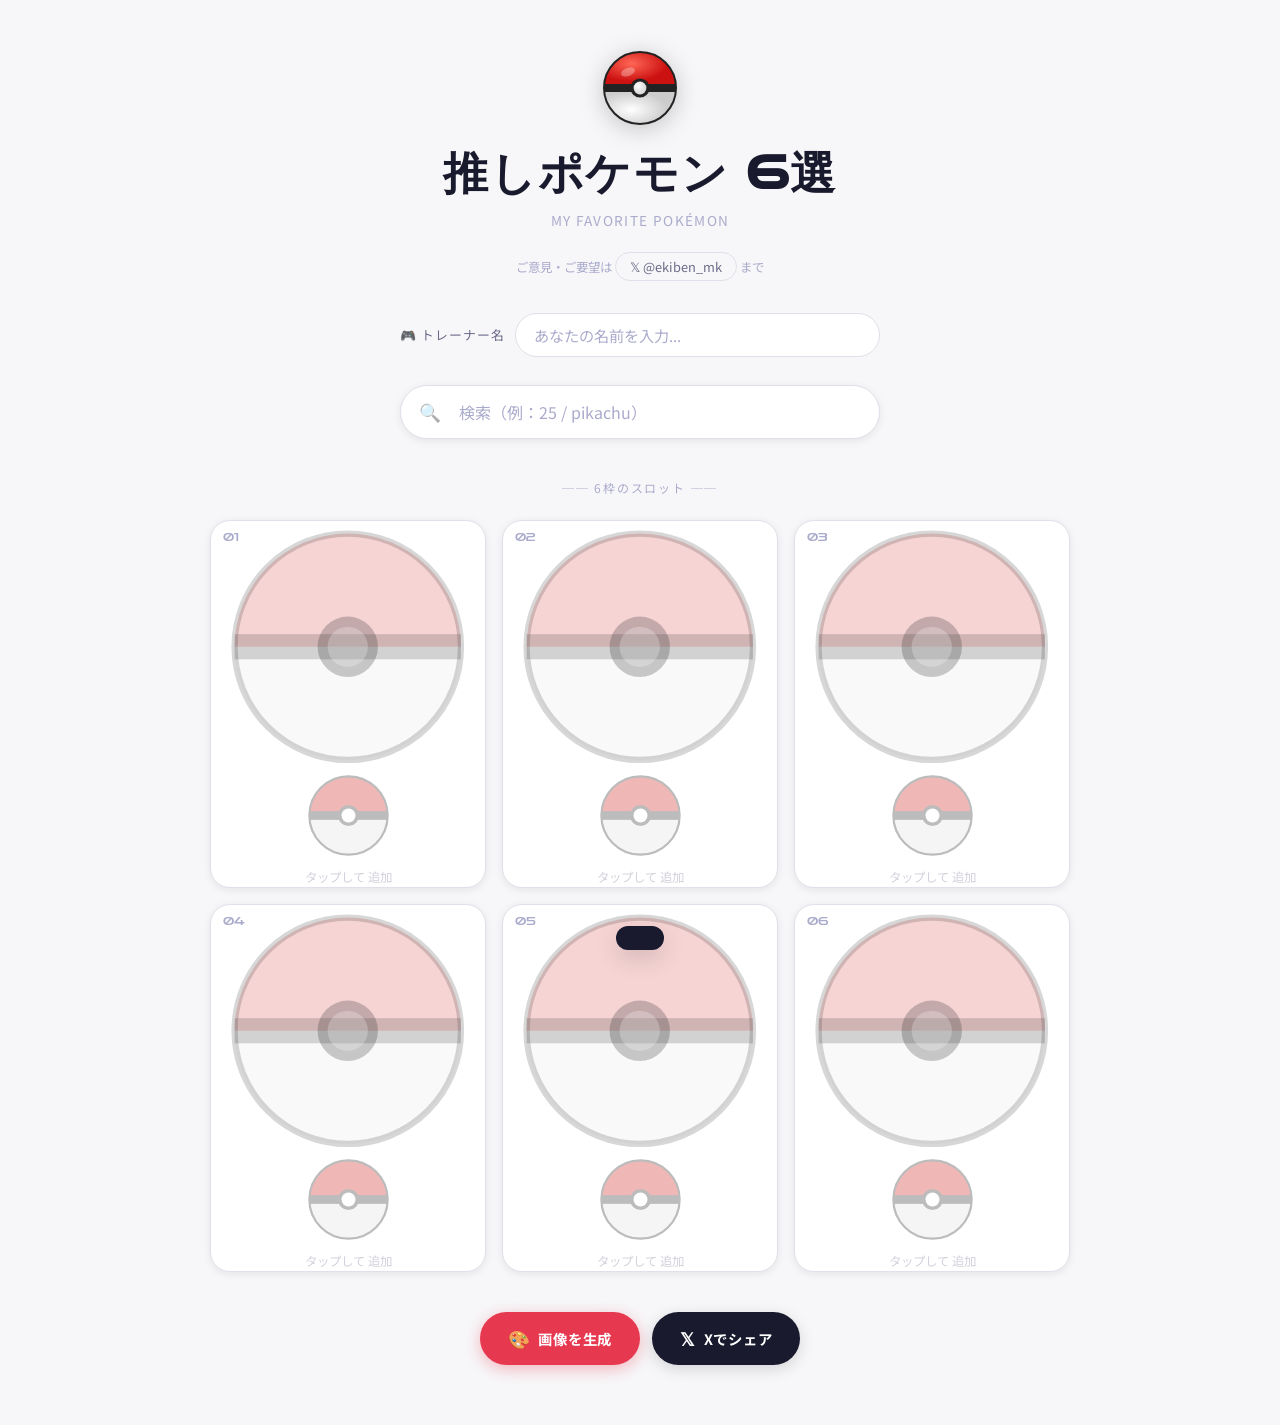
==== index.html @ 31380a5c "Update index.html" ====
<!DOCTYPE html>
<html lang="ja">
<head>
<meta charset="UTF-8">
<meta name="viewport" content="width=device-width, initial-scale=1.0">
<title>推しポケモン6選</title>
<link href="https://fonts.googleapis.com/css2?family=Zen+Dots&family=Noto+Sans+JP:wght@400;700;900&display=swap" rel="stylesheet">
<style>
  :root {
    --bg: #f7f7f9;
    --surface: #ffffff;
    --surface2: #f0f0f5;
    --border: #e0e0ea;
    --border-accent: #c8c8e0;
    --text: #1a1a2e;
    --text-sub: #6b6b8a;
    --text-muted: #aaaacc;
    --accent: #e63950;
    --accent2: #c42d40;
    --gold: #f0a000;
    --shadow: rgba(0,0,0,0.08);
    --shadow-md: rgba(0,0,0,0.14);
  }

  * { margin: 0; padding: 0; box-sizing: border-box; }

  body {
    background: var(--bg);
    color: var(--text);
    font-family: 'Noto Sans JP', sans-serif;
    min-height: 100vh;
    overflow-x: hidden;
  }

  /* ── HEADER ── */
  header {
    text-align: center;
    padding: 48px 24px 32px;
    position: relative;
  }

  .header-ball {
    width: 80px; height: 80px;
    margin: 0 auto 20px;
    position: relative;
    animation: float 3s ease-in-out infinite;
  }

  @keyframes float {
    0%,100% { transform: translateY(0px); }
    50% { transform: translateY(-10px); }
  }

  .ball-svg { width: 100%; height: 100%; filter: drop-shadow(0 4px 12px rgba(0,0,0,0.2)); }

  h1 {
    font-family: 'Zen Dots', cursive;
    font-size: clamp(1.6rem, 5vw, 2.8rem);
    letter-spacing: 0.04em;
    color: var(--text);
    line-height: 1.2;
  }

  .subtitle {
    margin-top: 8px;
    font-size: 0.85rem;
    color: var(--text-muted);
    letter-spacing: 0.1em;
  }

  .author-link {
    display: inline-block;
    margin-top: 10px;
    font-size: 0.8rem;
    color: var(--text-sub);
    text-decoration: none;
    border: 1px solid var(--border);
    border-radius: 50px;
    padding: 4px 14px;
    transition: all 0.18s;
  }
  .author-link:hover {
    border-color: var(--text);
    color: var(--text);
    background: var(--surface2);
  }

  .author-msg {
    margin-top: 12px;
    font-size: 0.78rem;
    color: var(--text-muted);
  }

  /* ── SEARCH ── */
  .search-section {
    max-width: 520px;
    margin: 0 auto 40px;
    padding: 0 20px;
  }

  .search-wrapper {
    position: relative;
    display: flex;
    align-items: center;
    background: var(--surface);
    border: 1.5px solid var(--border);
    border-radius: 50px;
    overflow: hidden;
    box-shadow: 0 2px 8px var(--shadow);
    transition: box-shadow 0.2s, border-color 0.2s;
  }

  .search-wrapper:focus-within {
    border-color: var(--accent);
    box-shadow: 0 0 0 3px rgba(230,57,80,0.1);
  }

  .search-icon {
    padding: 0 14px 0 18px;
    font-size: 1.1rem;
    opacity: 0.5;
    flex-shrink: 0;
  }

  #searchInput {
    flex: 1;
    background: transparent;
    border: none;
    outline: none;
    padding: 14px 4px;
    color: var(--text);
    font-family: 'Noto Sans JP', sans-serif;
    font-size: 1rem;
    caret-color: var(--accent);
  }

  #searchInput::placeholder { color: var(--text-muted); }

  .clear-btn {
    padding: 0 18px;
    background: none;
    border: none;
    color: var(--text-muted);
    cursor: pointer;
    font-size: 1.1rem;
    transition: color 0.2s;
    flex-shrink: 0;
  }
  .clear-btn:hover { color: var(--accent); }

  .search-results {
    position: absolute;
    top: calc(100% + 8px);
    left: 0; right: 0;
    background: var(--surface);
    border: 1px solid var(--border);
    border-radius: 16px;
    overflow: hidden;
    z-index: 100;
    box-shadow: 0 8px 32px var(--shadow-md);
    display: none;
  }

  .search-result-item {
    display: flex;
    align-items: center;
    gap: 12px;
    padding: 10px 16px;
    cursor: pointer;
    transition: background 0.15s;
    border-bottom: 1px solid var(--border);
  }

  .search-result-item:last-child { border-bottom: none; }
  .search-result-item:hover { background: var(--surface2); }

  .result-sprite {
    width: 40px; height: 40px;
    image-rendering: pixelated;
  }

  .result-name { font-size: 0.95rem; font-weight: 700; color: var(--text); }
  .result-id { font-size: 0.75rem; color: var(--text-muted); margin-left: auto; }

  /* ── SLOTS GRID ── */
  .slots-section {
    max-width: 900px;
    margin: 0 auto;
    padding: 0 20px 40px;
  }

  .slots-label {
    text-align: center;
    font-size: 0.75rem;
    letter-spacing: 0.15em;
    color: var(--text-muted);
    margin-bottom: 24px;
    text-transform: uppercase;
  }

  .slots-grid {
    display: grid;
    grid-template-columns: repeat(3, 1fr);
    gap: 16px;
  }

  @media (max-width: 600px) {
    .slots-grid { grid-template-columns: repeat(2, 1fr); gap: 12px; }
  }

  /* ── POKEMON CARD ── */
  .pokemon-slot {
    aspect-ratio: 3/4;
    border-radius: 20px;
    border: 1.5px solid var(--border);
    background: var(--surface);
    position: relative;
    overflow: hidden;
    cursor: pointer;
    transition: transform 0.2s, border-color 0.2s, box-shadow 0.2s;
    display: flex;
    flex-direction: column;
    align-items: center;
    justify-content: center;
    box-shadow: 0 2px 8px var(--shadow);
  }

  .pokemon-slot:hover {
    transform: translateY(-4px) scale(1.02);
    border-color: var(--accent);
    box-shadow: 0 8px 24px rgba(230,57,80,0.15);
  }

  .pokemon-slot.filled {
    border-color: var(--border-accent);
    background: var(--surface);
  }

  .pokemon-slot.filled:hover {
    border-color: var(--accent);
    box-shadow: 0 8px 28px rgba(230,57,80,0.18);
  }

  /* Ball decoration inside card */
  .slot-ball-deco {
    position: absolute;
    bottom: -30px; right: -30px;
    width: 100px; height: 100px;
    opacity: 0.04;
  }

  /* Slot number badge */
  .slot-number {
    position: absolute;
    top: 10px; left: 12px;
    font-family: 'Zen Dots', cursive;
    font-size: 0.7rem;
    color: var(--text-muted);
  }

  /* Remove button */
  .remove-btn {
    position: absolute;
    top: 8px; right: 8px;
    width: 22px; height: 22px;
    border-radius: 50%;
    background: rgba(230,57,80,0.1);
    border: 1px solid rgba(230,57,80,0.3);
    color: var(--accent);
    font-size: 0.75rem;
    cursor: pointer;
    display: flex; align-items: center; justify-content: center;
    opacity: 0;
    transition: opacity 0.2s, background 0.2s;
    z-index: 5;
  }

  .pokemon-slot.filled:hover .remove-btn { opacity: 1; }
  .remove-btn:hover { background: rgba(230,57,80,0.2); }

  /* Empty state */
  .slot-empty {
    display: flex;
    flex-direction: column;
    align-items: center;
    gap: 10px;
    opacity: 0.3;
    pointer-events: none;
  }

  .slot-empty-ball { width: 48px; height: 48px; }

  .slot-empty-text {
    font-size: 0.78rem;
    color: var(--text-sub);
    text-align: center;
    line-height: 1.4;
  }

  /* Filled card content */
  .slot-content {
    display: flex;
    flex-direction: column;
    align-items: center;
    padding: 16px 8px 12px;
    width: 100%;
    height: 100%;
    justify-content: center;
  }

  .slot-rank {
    font-family: 'Zen Dots', cursive;
    font-size: 0.65rem;
    color: var(--text-muted);
    letter-spacing: 0.1em;
    margin-bottom: 4px;
  }

  .slot-sprite {
    width: 80px; height: 80px;
    image-rendering: pixelated;
    filter: drop-shadow(0 4px 8px var(--shadow-md));
    animation: bob 2.5s ease-in-out infinite;
  }

  @keyframes bob {
    0%,100% { transform: translateY(0); }
    50% { transform: translateY(-6px); }
  }

  .slot-name-jp {
    font-size: 0.95rem;
    font-weight: 900;
    margin-top: 8px;
    color: var(--text);
    letter-spacing: 0.05em;
  }

  .slot-name-en {
    font-size: 0.65rem;
    color: var(--text-muted);
    margin-top: 2px;
    font-family: 'Zen Dots', cursive;
    letter-spacing: 0.08em;
  }

  .slot-types {
    display: flex;
    gap: 4px;
    margin-top: 8px;
  }

  .type-badge {
    font-size: 0.6rem;
    padding: 2px 8px;
    border-radius: 20px;
    font-weight: 700;
    letter-spacing: 0.05em;
    text-transform: uppercase;
  }

  .comment-area {
    width: calc(100% - 16px);
    margin-top: 8px;
    font-size: 0.7rem;
    color: var(--text-sub);
    text-align: center;
    background: transparent;
    border: none;
    border-top: 1px solid var(--border);
    padding-top: 8px;
    resize: none;
    outline: none;
    font-family: 'Noto Sans JP', sans-serif;
    line-height: 1.5;
    max-height: 48px;
    overflow: hidden;
    cursor: text;
  }

  .comment-area::placeholder { color: var(--text-muted); }

  /* ── FORM SWITCHER ── */
  .form-switcher {
    display: flex;
    flex-wrap: wrap;
    gap: 4px;
    justify-content: center;
    margin-top: 6px;
    padding: 0 6px;
  }
  .form-btn {
    font-size: 0.55rem;
    padding: 2px 7px;
    border-radius: 20px;
    border: 1px solid var(--border-accent);
    background: transparent;
    color: var(--text-sub);
    cursor: pointer;
    font-family: 'Noto Sans JP', sans-serif;
    transition: all 0.15s;
    white-space: nowrap;
    line-height: 1.6;
  }
  .form-btn:hover { border-color: var(--accent); color: var(--accent); }
  .form-btn.active { background: var(--accent); border-color: var(--accent); color: #fff; }

  /* ── FORM SWITCHER ── */
  .form-switcher {
    display: flex;
    flex-wrap: wrap;
    gap: 4px;
    justify-content: center;
    margin-top: 6px;
    padding: 0 8px;
  }
  .form-btn {
    font-size: 0.58rem;
    padding: 2px 8px;
    border-radius: 20px;
    border: 1px solid var(--border-accent);
    background: transparent;
    color: var(--text-sub);
    cursor: pointer;
    font-family: 'Noto Sans JP', sans-serif;
    transition: all 0.15s;
    white-space: nowrap;
  }
  .form-btn:hover { border-color: var(--accent); color: var(--accent); }
  .form-btn.active {
    background: var(--accent);
    border-color: var(--accent);
    color: #fff;
  }

  /* ── ACTION BUTTONS ── */
  .actions {
    max-width: 900px;
    margin: 0 auto 60px;
    padding: 0 20px;
    display: flex;
    gap: 12px;
    justify-content: center;
    flex-wrap: wrap;
  }

  .btn {
    display: flex;
    align-items: center;
    gap: 8px;
    padding: 14px 28px;
    border-radius: 50px;
    font-family: 'Noto Sans JP', sans-serif;
    font-weight: 700;
    font-size: 0.9rem;
    cursor: pointer;
    transition: all 0.2s;
    border: none;
    letter-spacing: 0.05em;
  }

  .btn-generate {
    background: var(--accent);
    color: #fff;
    box-shadow: 0 4px 16px rgba(230,57,80,0.35);
  }

  .btn-generate:hover {
    background: var(--accent2);
    transform: translateY(-2px);
    box-shadow: 0 8px 24px rgba(230,57,80,0.45);
  }

  .btn-generate:active { transform: translateY(0); }

  .btn-share {
    background: #1a1a2e;
    color: #fff;
    box-shadow: 0 4px 16px var(--shadow-md);
  }

  .btn-share:hover {
    background: #2a2a3e;
    transform: translateY(-2px);
    box-shadow: 0 8px 24px var(--shadow-md);
  }

  .btn-icon { font-size: 1.1rem; }

  /* ── CANVAS PREVIEW MODAL ── */
  .modal-overlay {
    position: fixed;
    inset: 0;
    background: rgba(0,0,0,0.5);
    backdrop-filter: blur(8px);
    z-index: 200;
    display: flex;
    align-items: center;
    justify-content: center;
    padding: 20px;
    opacity: 0;
    pointer-events: none;
    transition: opacity 0.3s;
  }

  .modal-overlay.active {
    opacity: 1;
    pointer-events: all;
  }

  .modal-box {
    background: var(--surface);
    border: 1px solid var(--border);
    border-radius: 24px;
    padding: 28px;
    max-width: 540px;
    width: 100%;
    box-shadow: 0 24px 60px var(--shadow-md);
    transform: translateY(20px);
    transition: transform 0.3s;
  }

  .modal-overlay.active .modal-box { transform: translateY(0); }

  .modal-title {
    font-family: 'Zen Dots', cursive;
    font-size: 1rem;
    color: var(--text);
    margin-bottom: 16px;
    text-align: center;
  }

  #previewCanvas {
    width: 100%;
    border-radius: 12px;
    display: block;
    border: 1px solid var(--border);
  }

  .modal-actions {
    display: flex;
    gap: 10px;
    margin-top: 16px;
    justify-content: center;
  }

  .btn-download {
    background: var(--accent);
    color: #fff;
    padding: 11px 24px;
    border-radius: 50px;
    border: none;
    font-weight: 700;
    font-size: 0.85rem;
    cursor: pointer;
    transition: all 0.2s;
    font-family: 'Noto Sans JP', sans-serif;
  }

  .btn-download:hover { transform: translateY(-2px); box-shadow: 0 6px 16px rgba(230,57,80,0.35); }

  .btn-close-modal {
    background: transparent;
    color: var(--text-sub);
    padding: 11px 24px;
    border-radius: 50px;
    border: 1px solid var(--border);
    font-size: 0.85rem;
    cursor: pointer;
    transition: all 0.2s;
    font-family: 'Noto Sans JP', sans-serif;
  }

  .btn-close-modal:hover { border-color: var(--border-accent); color: var(--text); }

  /* Type colors */
  .type-normal { background: #a8a878; color: #fff; }
  .type-fire { background: #f08030; color: #fff; }
  .type-water { background: #6890f0; color: #fff; }
  .type-electric { background: #f8d030; color: #333; }
  .type-grass { background: #78c850; color: #fff; }
  .type-ice { background: #98d8d8; color: #333; }
  .type-fighting { background: #c03028; color: #fff; }
  .type-poison { background: #a040a0; color: #fff; }
  .type-ground { background: #e0c068; color: #333; }
  .type-flying { background: #a890f0; color: #fff; }
  .type-psychic { background: #f85888; color: #fff; }
  .type-bug { background: #a8b820; color: #fff; }
  .type-rock { background: #b8a038; color: #fff; }
  .type-ghost { background: #705898; color: #fff; }
  .type-dragon { background: #7038f8; color: #fff; }
  .type-dark { background: #705848; color: #fff; }
  .type-steel { background: #b8b8d0; color: #333; }
  .type-fairy { background: #ee99ac; color: #fff; }

  /* Loading spinner */
  .loading-spinner {
    display: inline-block;
    width: 16px; height: 16px;
    border: 2px solid rgba(255,255,255,0.3);
    border-top-color: #fff;
    border-radius: 50%;
    animation: spin 0.7s linear infinite;
    vertical-align: middle;
  }
  @keyframes spin { to { transform: rotate(360deg); } }

  /* Toast */
  .toast {
    position: fixed;
    bottom: 30px;
    left: 50%;
    transform: translateX(-50%) translateY(80px);
    background: var(--text);
    color: #fff;
    padding: 12px 24px;
    border-radius: 50px;
    font-size: 0.85rem;
    transition: transform 0.3s;
    z-index: 999;
    white-space: nowrap;
    box-shadow: 0 8px 24px var(--shadow-md);
  }
  .toast.show { transform: translateX(-50%) translateY(0); }

  /* ── TRAINER NAME ── */
  .trainer-section {
    max-width: 520px;
    margin: 0 auto 28px;
    padding: 0 20px;
    display: flex;
    align-items: center;
    gap: 10px;
  }
  .trainer-label {
    font-size: 0.8rem;
    color: var(--text-sub);
    white-space: nowrap;
    letter-spacing: 0.08em;
  }
  .trainer-input {
    flex: 1;
    background: var(--surface);
    border: 1.5px solid var(--border);
    border-radius: 50px;
    padding: 10px 18px;
    color: var(--text);
    font-family: 'Noto Sans JP', sans-serif;
    font-size: 0.95rem;
    outline: none;
    transition: border-color 0.2s, box-shadow 0.2s;
    caret-color: var(--accent);
  }
  .trainer-input:focus {
    border-color: var(--accent);
    box-shadow: 0 0 0 3px rgba(230,57,80,0.1);
  }
  .trainer-input::placeholder { color: var(--text-muted); }

  /* ── TYPE CHART ── */
  .type-chart-section {
    max-width: 900px;
    margin: 0 auto 32px;
    padding: 0 20px;
  }
  .type-chart-box {
    background: var(--surface);
    border: 1px solid var(--border);
    border-radius: 20px;
    padding: 20px 24px;
    box-shadow: 0 2px 8px var(--shadow);
  }
  .type-chart-title {
    font-size: 0.75rem;
    letter-spacing: 0.12em;
    color: var(--text-muted);
    text-transform: uppercase;
    text-align: center;
    margin-bottom: 14px;
  }
  .type-chart-rows {
    display: flex;
    flex-direction: column;
    gap: 8px;
  }
  .type-chart-row {
    display: flex;
    align-items: center;
    gap: 10px;
  }
  .type-chart-row-label {
    font-size: 0.7rem;
    color: var(--text-sub);
    width: 48px;
    flex-shrink: 0;
    text-align: right;
  }
  .type-chart-tags {
    display: flex;
    flex-wrap: wrap;
    gap: 5px;
  }
  .type-chart-empty {
    font-size: 0.75rem;
    color: var(--text-muted);
    text-align: center;
    padding: 8px 0;
  }
</style>
</head>
<body>

<!-- Header -->
<header>
  <div class="header-ball">
    <svg class="ball-svg" viewBox="0 0 100 100" xmlns="http://www.w3.org/2000/svg">
      <defs>
        <radialGradient id="topRed" cx="38%" cy="32%">
          <stop offset="0%" stop-color="#ff6655"/>
          <stop offset="100%" stop-color="#cc1111"/>
        </radialGradient>
        <radialGradient id="btmWhite" cx="38%" cy="60%">
          <stop offset="0%" stop-color="#ffffff"/>
          <stop offset="100%" stop-color="#cccccc"/>
        </radialGradient>
        <radialGradient id="btnGrad" cx="35%" cy="35%">
          <stop offset="0%" stop-color="#ffffff"/>
          <stop offset="100%" stop-color="#dddddd"/>
        </radialGradient>
      </defs>
      <!-- Top half: red -->
      <path d="M5,50 A45,45 0 0,1 95,50 Z" fill="url(#topRed)"/>
      <!-- Bottom half: white -->
      <path d="M5,50 A45,45 0 0,0 95,50 Z" fill="url(#btmWhite)"/>
      <!-- Black divider band -->
      <rect x="5" y="45" width="90" height="10" fill="#222"/>
      <!-- Outline -->
      <circle cx="50" cy="50" r="45" fill="none" stroke="#222" stroke-width="2.5"/>
      <!-- Center button ring (black) -->
      <circle cx="50" cy="50" r="12" fill="#222"/>
      <!-- Center button (white) -->
      <circle cx="50" cy="50" r="8" fill="url(#btnGrad)"/>
      <!-- Shine -->
      <ellipse cx="35" cy="30" rx="9" ry="5" fill="rgba(255,255,255,0.3)" transform="rotate(-20,35,30)"/>
    </svg>
  </div>
  <h1>推しポケモン 6選</h1>
  <p class="subtitle">MY FAVORITE POKÉMON</p>
  <p class="author-msg">ご意見・ご要望は <a class="author-link" href="https://x.com/ekiben_mk" target="_blank" rel="noopener">𝕏 @ekiben_mk</a> まで</p>
</header>

<!-- Trainer Name -->
<div class="trainer-section">
  <span class="trainer-label">🎮 トレーナー名</span>
  <input type="text" class="trainer-input" id="trainerInput" placeholder="あなたの名前を入力..." maxlength="12" />
</div>


<!-- Search -->
<div class="search-section">
  <div style="position:relative">
    <div class="search-wrapper">
      <span class="search-icon">🔍</span>
      <input type="text" id="searchInput" placeholder="ポケモン名で検索（例：ピカチュウ、ゲンガー）" autocomplete="off" />
      <button class="clear-btn" id="clearBtn" style="display:none">✕</button>
    </div>
    <div class="search-results" id="searchResults"></div>
  </div>
</div>

<!-- Slots -->
<div class="slots-section">
  <p class="slots-label">── 6枠のスロット ──</p>
  <div class="slots-grid" id="slotsGrid"></div>
</div>

<!-- Type Chart -->
<div class="type-chart-section" id="typeChartSection" style="display:none">
  <div class="type-chart-box">
    <p class="type-chart-title">── パーティのタイプ相性 ──</p>
    <div class="type-chart-rows" id="typeChartRows"></div>
  </div>
</div>

<!-- Actions -->
<div class="actions">
  <button class="btn btn-generate" id="generateBtn">
    <span class="btn-icon">🎨</span> 画像を生成
  </button>
  <button class="btn btn-share" id="shareBtn">
    <span class="btn-icon">𝕏</span> Xでシェア
  </button>
</div>

<!-- Modal -->
<div class="modal-overlay" id="modalOverlay">
  <div class="modal-box">
    <p class="modal-title">✦ 推しポケモン6選 ✦</p>
    <canvas id="previewCanvas"></canvas>
    <div class="modal-actions">
      <button class="btn-download" id="downloadBtn">📥 ダウンロード</button>
      <button class="btn-close-modal" id="closeModal">閉じる</button>
    </div>
  </div>
</div>

<div class="toast" id="toast"></div>

<script>
// ─── Pokemon Data (Japanese names) ───────────────────────────────────────────
// Type data cache
const typeCache = {};
const varietiesCache = {}; // speciesId → [{formKey, pokeId, label, isDefault}]

// リージョンフォームのサフィックス → 日本語ラベル
const REGION_SUFFIXES = {
  'alola':'アローラ', 'galar':'ガラル', 'hisui':'ヒスイ', 'paldea':'パルデア'
};
function getRegionalForms(varieties) {
  // default form + regional forms only
  return varieties.filter(v => {
    if (v.isDefault) return true;
    const suffix = v.formKey.split('-').slice(1).join('-');
    return Object.keys(REGION_SUFFIXES).some(r => suffix === r || suffix.startsWith(r));
  });
}
const spriteBase = "https://raw.githubusercontent.com/PokeAPI/sprites/master/sprites/pokemon/";

// ─── Full Pokémon list fetched from PokeAPI ───────────────────────────────────
let pokemonList = []; // { id, nameJp, nameEn }
let listReady = false;

async function loadPokemonList() {
  try {
    const res = await fetch('https://pokeapi.co/api/v2/pokemon-species?limit=1025');
    const data = await res.json();
    pokemonList = data.results.map(p => {
      const id = parseInt(p.url.split('/').filter(Boolean).pop());
      return { id, nameEn: p.name, nameJp: null };
    });
    listReady = true;
    document.getElementById('searchInput').placeholder = 'ポケモン名で検索（例：ピカチュウ、ゲンガー）';

    // バックグラウンドで全件の日本語名を先読みキャッシュ（10件ずつ）
    prefetchJpNames();
  } catch(e) {
    document.getElementById('searchInput').placeholder = '検索（例：25 / pikachu）';
  }
}

async function prefetchJpNames() {
  const BATCH = 10;
  for (let i = 0; i < pokemonList.length; i += BATCH) {
    const batch = pokemonList.slice(i, i + BATCH);
    await Promise.all(batch.map(async p => {
      if (!p.nameJp) {
        p.nameJp = await getJpName(p.id, p.nameEn);
      }
    }));
    // 少し間隔を空けてAPI負荷を下げる
    await new Promise(r => setTimeout(r, 50));
  }
}

// Fetch Japanese name on demand and cache it
const jpNameCache = {};
async function getJpName(id, nameEn) {
  if (jpNameCache[id]) return jpNameCache[id];
  try {
    const res = await fetch(`https://pokeapi.co/api/v2/pokemon-species/${id}`);
    const data = await res.json();
    const ja = data.names.find(n => n.language.name === 'ja-Hrkt') || data.names.find(n => n.language.name === 'ja');
    const name = ja ? ja.name : nameEn;
    jpNameCache[id] = name;
    return name;
  } catch(e) {
    return nameEn;
  }
}

// ─── State ────────────────────────────────────────────────────────────────────
let slots = Array(6).fill(null);
let selectedSlot = -1;

// ─── Build slots grid ─────────────────────────────────────────────────────────
function buildGrid() {
  const grid = document.getElementById('slotsGrid');
  grid.innerHTML = '';
  slots.forEach((poke, i) => {
    const div = document.createElement('div');
    div.className = 'pokemon-slot' + (poke ? ' filled' : '');
    div.dataset.slot = i;

    const ballDeco = createBallSVG(0.06);
    ballDeco.className = 'slot-ball-deco';
    div.appendChild(ballDeco);

    const numBadge = document.createElement('div');
    numBadge.className = 'slot-number';
    numBadge.textContent = `0${i+1}`;
    div.appendChild(numBadge);

    if (poke) {
      const rmBtn = document.createElement('button');
      rmBtn.className = 'remove-btn';
      rmBtn.innerHTML = '✕';
      rmBtn.onclick = (e) => { e.stopPropagation(); slots[i] = null; buildGrid(); };
      div.appendChild(rmBtn);

      const content = document.createElement('div');
      content.className = 'slot-content';

      const rank = document.createElement('div');
      rank.className = 'slot-rank';
      rank.textContent = `NO.${String(poke.id).padStart(3,'0')}`;
      content.appendChild(rank);

      const img = document.createElement('img');
      img.className = 'slot-sprite';
      img.src = `${spriteBase}${poke.pokeId || poke.id}.png`;
      img.alt = poke.nameJp;
      content.appendChild(img);

      const nameJp = document.createElement('div');
      nameJp.className = 'slot-name-jp';
      nameJp.textContent = poke.nameJp;
      content.appendChild(nameJp);

      const nameEn = document.createElement('div');
      nameEn.className = 'slot-name-en';
      nameEn.textContent = poke.name.toUpperCase();
      content.appendChild(nameEn);

      if (poke.types) {
        const typesDiv = document.createElement('div');
        typesDiv.className = 'slot-types';
        poke.types.forEach(t => {
          const badge = document.createElement('span');
          badge.className = `type-badge type-${t}`;
          badge.textContent = typeJP(t);
          typesDiv.appendChild(badge);
        });
        content.appendChild(typesDiv);
      }

      const comment = document.createElement('textarea');
      comment.className = 'comment-area';
      comment.placeholder = 'ひとことメモ...';
      comment.value = poke.comment || '';
      comment.rows = 2;
      comment.onclick = (e) => e.stopPropagation();
      comment.oninput = () => { poke.comment = comment.value; };
      content.appendChild(comment);

      // フォーム切り替えボタン（リージョンフォームがある場合のみ）
      if (poke.forms && poke.forms.length > 1) {
        const switcher = document.createElement('div');
        switcher.className = 'form-switcher';
        poke.forms.forEach(form => {
          const btn = document.createElement('button');
          btn.className = 'form-btn' + (form.formKey === poke.activeFormKey ? ' active' : '');
          btn.textContent = form.label;
          btn.onclick = (e) => { e.stopPropagation(); switchForm(i, form); };
          switcher.appendChild(btn);
        });
        content.appendChild(switcher);
      }

      div.appendChild(content);
    } else {
      const empty = document.createElement('div');
      empty.className = 'slot-empty';
      const ball = createBallSVG(0.4);
      ball.className = 'slot-empty-ball';
      empty.appendChild(ball);
      const txt = document.createElement('div');
      txt.className = 'slot-empty-text';
      txt.textContent = 'タップして\n追加';
      empty.appendChild(txt);
      div.appendChild(empty);
    }

    div.onclick = () => {
      if (!poke) {
        selectedSlot = i;
        document.getElementById('searchInput').focus();
        showToast('検索してポケモンを選んでね！');
      }
    };

    grid.appendChild(div);
  });
  renderTypeChart();
}

function typeJP(t) {
  const map = {
    normal:'ノーマル',fire:'ほのお',water:'みず',electric:'でんき',grass:'くさ',
    ice:'こおり',fighting:'かくとう',poison:'どく',ground:'じめん',flying:'ひこう',
    psychic:'エスパー',bug:'むし',rock:'いわ',ghost:'ゴースト',dragon:'ドラゴン',
    dark:'あく',steel:'はがね',fairy:'フェアリー'
  };
  return map[t] || t;
}

// ─── Mini HyperBall SVG ────────────────────────────────────────────────────────
function createBallSVG(opacity = 0.5) {
  const svg = document.createElementNS('http://www.w3.org/2000/svg','svg');
  svg.setAttribute('viewBox','0 0 100 100');
  svg.innerHTML = `
    <path d="M5,50 A45,45 0 0,1 95,50 Z" fill="#cc1111" opacity="${opacity*3}"/>
    <path d="M5,50 A45,45 0 0,0 95,50 Z" fill="#dddddd" opacity="${opacity*3}"/>
    <rect x="5" y="45" width="90" height="10" fill="#222" opacity="${opacity*3}"/>
    <circle cx="50" cy="50" r="45" fill="none" stroke="#222" stroke-width="2.5" opacity="${opacity*3}"/>
    <circle cx="50" cy="50" r="12" fill="#222" opacity="${opacity*4}"/>
    <circle cx="50" cy="50" r="8" fill="#fff" opacity="${opacity*4}"/>
  `;
  return svg;
}

// ─── Themes ───────────────────────────────────────────────────────────────────
let currentTheme = 'light';

// ─── Trainer Name ─────────────────────────────────────────────────────────────
let trainerName = '';
document.getElementById('trainerInput').addEventListener('input', e => {
  trainerName = e.target.value;
});

// ─── Type Chart ───────────────────────────────────────────────────────────────
// Full type effectiveness table (attacker → defender multipliers)
const TYPE_CHART = {
  normal:   {rock:0.5,ghost:0,steel:0.5},
  fire:     {fire:0.5,water:0.5,grass:2,ice:2,bug:2,rock:0.5,dragon:0.5,steel:2},
  water:    {fire:2,water:0.5,grass:0.5,ground:2,rock:2,dragon:0.5},
  electric: {water:2,electric:0.5,grass:0.5,ground:0,flying:2,dragon:0.5},
  grass:    {fire:0.5,water:2,grass:0.5,poison:0.5,ground:2,flying:0.5,bug:0.5,rock:2,dragon:0.5,steel:0.5},
  ice:      {fire:0.5,water:0.5,grass:2,ice:0.5,ground:2,flying:2,dragon:2,steel:0.5},
  fighting: {normal:2,ice:2,poison:0.5,flying:0.5,psychic:0.5,bug:0.5,rock:2,ghost:0,dark:2,steel:2,fairy:0.5},
  poison:   {grass:2,poison:0.5,ground:0.5,rock:0.5,ghost:0.5,steel:0,fairy:2},
  ground:   {fire:2,electric:2,grass:0.5,poison:2,flying:0,bug:0.5,rock:2,steel:2},
  flying:   {electric:0.5,grass:2,fighting:2,bug:2,rock:0.5,steel:0.5},
  psychic:  {fighting:2,poison:2,psychic:0.5,dark:0,steel:0.5},
  bug:      {fire:0.5,grass:2,fighting:0.5,flying:0.5,psychic:2,ghost:0.5,dark:2,steel:0.5,fairy:0.5},
  rock:     {fire:2,ice:2,fighting:0.5,ground:0.5,flying:2,bug:2,steel:0.5},
  ghost:    {normal:0,psychic:2,ghost:2,dark:0.5},
  dragon:   {dragon:2,steel:0.5,fairy:0},
  dark:     {fighting:0.5,psychic:2,ghost:2,dark:0.5,fairy:0.5},
  steel:    {fire:0.5,water:0.5,electric:0.5,ice:2,rock:2,steel:0.5,fairy:2},
  fairy:    {fire:0.5,fighting:2,poison:0.5,dragon:2,dark:2,steel:0.5}
};

function calcPartyTypeChart() {
  const filled = slots.filter(s => s && s.types && s.types.length);
  if (!filled.length) return null;

  const allTypes = Object.keys(TYPE_CHART);

  // For each attacker type, calc total multiplier across all filled pokemon
  // We want: per-attacker, the SUM of each mon's multiplier (for party aggregate)
  // Actually show: for each attacking type, list each mon's multiplier
  // Aggregate: 4x = any mon with ×4, 2x = any mon with ×2, etc.
  // We show party-wide: for each attacking type, what's the worst case

  const result = {}; // attackType → { x4: [], x2: [], half: [], immune: [] }  (pokemon names)

  allTypes.forEach(attacker => {
    const x4 = [], x2 = [], half = [], immune = [];
    filled.forEach(poke => {
      let mult = 1;
      poke.types.forEach(defType => {
        const row = TYPE_CHART[attacker] || {};
        if (row[defType] !== undefined) mult *= row[defType];
      });
      if (mult === 0)   immune.push(poke.nameJp);
      else if (mult <= 0.5) half.push(poke.nameJp);
      else if (mult === 2)  x2.push(poke.nameJp);
      else if (mult >= 4)   x4.push(poke.nameJp);
    });
    result[attacker] = { x4, x2, half, immune };
  });

  return result;
}

function renderTypeChart() {
  const chart = calcPartyTypeChart();
  const section = document.getElementById('typeChartSection');
  const container = document.getElementById('typeChartRows');

  if (!chart) { section.style.display = 'none'; return; }
  section.style.display = 'block';
  container.innerHTML = '';

  const allTypes = Object.keys(TYPE_CHART);
  const filled = slots.filter(s => s && s.types && s.types.length);
  if (!filled.length) { section.style.display = 'none'; return; }

  // Build table: rows = attack types, cols = ×4 / ×2 / ½ / ✕
  const table = document.createElement('div');
  table.style.cssText = 'width:100%;overflow-x:auto';

  const grid = document.createElement('div');
  grid.style.cssText = 'display:grid;grid-template-columns:80px 1fr 1fr 1fr 1fr;gap:4px;min-width:460px;align-items:center';

  // Header
  ['タイプ','×4 弱点','×2 弱点','½ 半減','✕ 無効'].forEach((h, i) => {
    const cell = document.createElement('div');
    cell.style.cssText = `font-size:0.68rem;color:rgba(240,240,255,${i===0?'0.35':'0.5'});text-align:center;padding:4px 2px;letter-spacing:0.05em;font-weight:700`;
    cell.textContent = h;
    grid.appendChild(cell);
  });

  allTypes.forEach(attacker => {
    const { x4, x2, half, immune } = chart[attacker];
    // Skip if nothing interesting
    if (!x4.length && !x2.length && !half.length && !immune.length) return;

    // Type badge
    const typeBadge = document.createElement('div');
    typeBadge.style.cssText = 'display:flex;justify-content:flex-end;padding-right:6px';
    const badge = document.createElement('span');
    badge.className = `type-badge type-${attacker}`;
    badge.textContent = typeJP(attacker);
    badge.style.fontSize = '0.62rem';
    typeBadge.appendChild(badge);
    grid.appendChild(typeBadge);

    [x4, x2, half, immune].forEach((group, gi) => {
      const cell = document.createElement('div');
      cell.style.cssText = 'text-align:center;padding:2px';
      if (group.length) {
        const colors = ['rgba(220,50,50,0.15)','rgba(220,130,50,0.12)','rgba(80,160,255,0.12)','rgba(160,160,160,0.1)'];
        const textColors = ['#ff6060','#ffaa60','#60b0ff','rgba(240,240,255,0.35)'];
        cell.style.background = colors[gi];
        cell.style.borderRadius = '6px';
        const cnt = document.createElement('div');
        cnt.style.cssText = `font-size:0.7rem;font-weight:700;color:${textColors[gi]}`;
        cnt.textContent = group.length === filled.length ? `全${group.length}匹` : `${group.length}匹`;
        cell.appendChild(cnt);
      } else {
        cell.innerHTML = '<span style="color:rgba(240,240,255,0.15);font-size:0.65rem">—</span>';
      }
      grid.appendChild(cell);
    });
  });

  table.appendChild(grid);
  container.appendChild(table);
}
const searchInput = document.getElementById('searchInput');
const searchResults = document.getElementById('searchResults');
const clearBtn = document.getElementById('clearBtn');

let searchTimer = null;

searchInput.addEventListener('input', () => {
  const q = searchInput.value.trim();
  clearBtn.style.display = q ? 'flex' : 'none';
  if (!q) { searchResults.style.display = 'none'; return; }
  clearTimeout(searchTimer);
  searchTimer = setTimeout(() => doSearch(q), 300);
});

async function doSearch(q) {
  if (!listReady) { showToast('データ読み込み中...'); return; }

  // ID検索
  const isNum = /^\d+$/.test(q);

  // まずキャッシュ済みの日本語名で絞り込み
  let candidates = pokemonList.filter(p => {
    if (isNum) return String(p.id).startsWith(q);
    if (p.nameJp) return p.nameJp.includes(q);
    // 英語名でも部分一致
    return p.nameEn.toLowerCase().includes(q.toLowerCase());
  }).slice(0, 12);

  if (!candidates.length) { searchResults.style.display = 'none'; return; }

  // 日本語名が未取得のものを並列取得（最大8件）
  await Promise.all(
    candidates.slice(0, 8).map(async p => {
      if (!p.nameJp) {
        p.nameJp = await getJpName(p.id, p.nameEn);
      }
    })
  );

  // 日本語名が取得できたら再フィルタ（日本語検索の場合）
  if (!isNum && /[\u3040-\u30ff\u4e00-\u9fff]/.test(q)) {
    candidates = candidates.filter(p => p.nameJp && p.nameJp.includes(q));
  }

  if (!candidates.length) { searchResults.style.display = 'none'; return; }

  searchResults.innerHTML = '';
  candidates.slice(0, 8).forEach(p => {
    const item = document.createElement('div');
    item.className = 'search-result-item';
    item.innerHTML = `
      <img class="result-sprite" src="${spriteBase}${p.id}.png" alt="${p.nameJp || p.nameEn}">
      <span class="result-name">${p.nameJp || p.nameEn}</span>
      <span class="result-id">No.${String(p.id).padStart(3,'0')}</span>
    `;
    item.onclick = () => selectPokemon(p.id, p.nameJp || p.nameEn);
    searchResults.appendChild(item);
  });
  searchResults.style.display = 'block';
}

clearBtn.addEventListener('click', () => {
  searchInput.value = '';
  clearBtn.style.display = 'none';
  searchResults.style.display = 'none';
});

document.addEventListener('click', (e) => {
  if (!e.target.closest('.search-section')) searchResults.style.display = 'none';
});

async function selectPokemon(id, nameJp) {
  searchResults.style.display = 'none';
  searchInput.value = '';
  clearBtn.style.display = 'none';

  let targetSlot = selectedSlot >= 0 ? selectedSlot : slots.findIndex(s => !s);
  selectedSlot = -1;
  if (targetSlot < 0) { showToast('スロットが全て埋まっています！'); return; }

  // Fetch base pokemon data (types + EN name)
  let types = [], name = nameJp;
  try {
    if (!typeCache[id]) {
      const res = await fetch(`https://pokeapi.co/api/v2/pokemon/${id}`);
      const data = await res.json();
      typeCache[id] = { types: data.types.map(t => t.type.name), nameEn: data.name };
    }
    types = typeCache[id].types;
    name = typeCache[id].nameEn;
  } catch(e) {}

  // Fetch varieties to find regional forms
  let forms = [];
  try {
    if (!varietiesCache[id]) {
      const res = await fetch(`https://pokeapi.co/api/v2/pokemon-species/${id}`);
      const data = await res.json();
      const parsed = data.varieties.map(v => {
        const pokeId = parseInt(v.pokemon.url.split('/').filter(Boolean).pop());
        const formKey = v.pokemon.name; // e.g. "raichu-alola"
        const suffix = formKey.split('-').slice(1).join('-');
        const regionKey = Object.keys(REGION_SUFFIXES).find(r => suffix === r || suffix.startsWith(r));
        const label = regionKey ? `${REGION_SUFFIXES[regionKey]}のすがた` : '通常のすがた';
        return { formKey, pokeId, label, isDefault: v.is_default };
      });
      varietiesCache[id] = getRegionalForms(parsed);
    }
    forms = varietiesCache[id];
  } catch(e) {}

  slots[targetSlot] = {
    id, pokeId: id, nameJp, name, types,
    forms: forms.length > 1 ? forms : [],
    activeFormKey: name, // default form EN name
    comment: ''
  };
  buildGrid();
  showToast(`${nameJp} を追加しました！`);
}

async function switchForm(slotIdx, form) {
  const poke = slots[slotIdx];
  if (!poke) return;
  // Fetch types for this form's pokeId
  try {
    if (!typeCache[form.pokeId]) {
      const res = await fetch(`https://pokeapi.co/api/v2/pokemon/${form.pokeId}`);
      const data = await res.json();
      typeCache[form.pokeId] = { types: data.types.map(t => t.type.name), nameEn: data.name };
    }
    poke.types = typeCache[form.pokeId].types;
  } catch(e) {}
  poke.pokeId = form.pokeId;
  poke.activeFormKey = form.formKey;
  buildGrid();
}

// ─── Canvas Image Generation ──────────────────────────────────────────────────
document.getElementById('generateBtn').addEventListener('click', generateImage);

async function generateImage() {
  const btn = document.getElementById('generateBtn');
  btn.innerHTML = '<span class="loading-spinner"></span> 生成中...';
  btn.disabled = true;

  const canvas = document.getElementById('previewCanvas');
  const ctx = canvas.getContext('2d');
  const W = 1080, H = 1080;
  canvas.width = W; canvas.height = H;

  // Fixed light canvas palette
  const th = {
    bodyBg1: '#f7f7f9', cardBg1: '#ffffff', cardBg2: '#f0f0f5',
    border: 'rgba(200,57,80,0.4)', borderEmpty: 'rgba(180,180,200,0.3)',
    nameColor: '#1a1a2e', accentColor: '#e63950',
  };

  // Background
  ctx.fillStyle = th.bodyBg1;
  ctx.fillRect(0, 0, W, H);

  // Subtle gradient
  const grad = ctx.createRadialGradient(200, 150, 0, 200, 150, 600);
  grad.addColorStop(0, 'rgba(230,57,80,0.06)');
  grad.addColorStop(1, 'transparent');
  ctx.fillStyle = grad;
  ctx.fillRect(0, 0, W, H);

  // Title
  ctx.textAlign = 'center';
  ctx.font = 'bold 52px "Noto Sans JP", sans-serif';
  ctx.fillStyle = '#1a1a2e';
  ctx.fillText('推しポケモン 6選', W/2, 80);

  // Trainer name or subtitle
  ctx.font = '18px "Noto Sans JP", sans-serif';
  ctx.fillStyle = '#8888aa';
  ctx.fillText(trainerName ? `${trainerName} のパーティ` : 'MY FAVORITE POKÉMON', W/2, 112);

  // Accent line
  ctx.strokeStyle = 'rgba(230,57,80,0.25)';
  ctx.lineWidth = 1.5;
  ctx.beginPath(); ctx.moveTo(80, 130); ctx.lineTo(W-80, 130); ctx.stroke();

  // Draw 6 cards
  const cols = 3, rows = 2;
  const cw = 300, ch = 380;
  const gx = (W - cols * cw - (cols-1)*24) / 2;
  const gy = 155;

  for (let i = 0; i < 6; i++) {
    const col = i % cols, row = Math.floor(i / cols);
    const x = gx + col * (cw + 24);
    const y = gy + row * (ch + 24);
    await drawCard(ctx, x, y, cw, ch, slots[i], i, th);
  }

  // Footer
  ctx.font = '20px "Noto Sans JP", sans-serif';
  ctx.fillStyle = 'rgba(230,57,80,0.6)';
  ctx.textAlign = 'center';
  ctx.fillText('#私の推しポケ6選', W/2, H - 36);

  btn.innerHTML = '<span class="btn-icon">🎨</span> 画像を生成';
  btn.disabled = false;

  document.getElementById('modalOverlay').classList.add('active');
}

async function drawCard(ctx, x, y, w, h, poke, idx, th) {
  th = th || THEMES[currentTheme];
  // Card BG
  const r = 16;
  roundRect(ctx, x, y, w, h, r);
  const cardGrad = ctx.createLinearGradient(x, y, x+w, y+h);
  cardGrad.addColorStop(0, th.cardBg1);
  cardGrad.addColorStop(1, th.cardBg2);
  ctx.fillStyle = cardGrad;
  ctx.fill();

  // Border
  ctx.strokeStyle = poke ? th.border : th.borderEmpty;
  ctx.lineWidth = 1.5;
  ctx.stroke();

  // Slot number
  ctx.font = 'bold 13px monospace';
  ctx.fillStyle = th.accentColor + 'bb';
  ctx.textAlign = 'left';
  ctx.fillText(`0${idx+1}`, x+14, y+24);

  if (!poke) {
    // Empty
    ctx.font = '15px "Noto Sans JP", sans-serif';
    ctx.fillStyle = 'rgba(240,240,255,0.2)';
    ctx.textAlign = 'center';
    ctx.fillText('空きスロット', x + w/2, y + h/2);
    return;
  }

  // Sprite
  await new Promise(resolve => {
    const img = new Image();
    img.crossOrigin = 'anonymous';
    img.onload = () => {
      const sw = 110, sh = 110;
      ctx.drawImage(img, x + w/2 - sw/2, y + 40, sw, sh);
      resolve();
    };
    img.onerror = () => resolve();
    img.src = `${spriteBase}${poke.pokeId || poke.id}.png`;
  });

  // No.
  ctx.font = '12px monospace';
  ctx.fillStyle = th.accentColor + '99';
  ctx.textAlign = 'center';
  ctx.fillText(`No.${String(poke.id).padStart(3,'0')}`, x + w/2, y + 168);

  // JP Name
  ctx.font = 'bold 26px "Noto Sans JP", sans-serif';
  ctx.fillStyle = th.nameColor || '#1a1a2e';
  ctx.fillText(poke.nameJp, x + w/2, y + 200);

  // EN Name
  ctx.font = '13px monospace';
  ctx.fillStyle = 'rgba(240,240,255,0.4)';
  ctx.fillText(poke.name.toUpperCase(), x + w/2, y + 222);

  // Types
  if (poke.types && poke.types.length) {
    const typeColors = {
      normal:'#a8a878',fire:'#f08030',water:'#6890f0',electric:'#f8d030',
      grass:'#78c850',ice:'#98d8d8',fighting:'#c03028',poison:'#a040a0',
      ground:'#e0c068',flying:'#a890f0',psychic:'#f85888',bug:'#a8b820',
      rock:'#b8a038',ghost:'#705898',dragon:'#7038f8',dark:'#705848',
      steel:'#b8b8d0',fairy:'#f0b6bc'
    };
    const typeW = poke.types.length === 1 ? 90 : 85;
    const totalW = poke.types.length * typeW + (poke.types.length - 1) * 8;
    let tx = x + w/2 - totalW/2;
    poke.types.forEach(t => {
      ctx.fillStyle = typeColors[t] || '#888';
      roundRectFill(ctx, tx, y + 232, typeW, 22, 11);
      ctx.fillStyle = ['electric','ice','ground','steel','fairy','normal','bug'].includes(t) ? '#333' : '#fff';
      ctx.font = 'bold 11px "Noto Sans JP", sans-serif';
      ctx.textAlign = 'center';
      ctx.fillText(typeJP(t), tx + typeW/2, y + 248);
      tx += typeW + 8;
    });
  }

  // Divider
  ctx.strokeStyle = 'rgba(245,200,66,0.12)';
  ctx.lineWidth = 1;
  ctx.beginPath();
  ctx.moveTo(x + 14, y + 264);
  ctx.lineTo(x + w - 14, y + 264);
  ctx.stroke();

  // Comment
  if (poke.comment) {
    ctx.font = '13px "Noto Sans JP", sans-serif';
    ctx.fillStyle = 'rgba(240,240,255,0.5)';
    ctx.textAlign = 'center';
    const words = poke.comment;
    ctx.fillText(words.slice(0, 20), x + w/2, y + 285);
    if (words.length > 20) ctx.fillText(words.slice(20, 40), x + w/2, y + 305);
  }
}

function roundRect(ctx, x, y, w, h, r) {
  ctx.beginPath();
  ctx.moveTo(x+r, y);
  ctx.lineTo(x+w-r, y); ctx.arcTo(x+w, y, x+w, y+r, r);
  ctx.lineTo(x+w, y+h-r); ctx.arcTo(x+w, y+h, x+w-r, y+h, r);
  ctx.lineTo(x+r, y+h); ctx.arcTo(x, y+h, x, y+h-r, r);
  ctx.lineTo(x, y+r); ctx.arcTo(x, y, x+r, y, r);
  ctx.closePath();
}

function roundRectFill(ctx, x, y, w, h, r) {
  roundRect(ctx, x, y, w, h, r);
  ctx.fill();
}

// ─── Download ─────────────────────────────────────────────────────────────────
document.getElementById('downloadBtn').addEventListener('click', () => {
  const canvas = document.getElementById('previewCanvas');
  const a = document.createElement('a');
  a.download = 'oshi-pokemon-6.png';
  a.href = canvas.toDataURL('image/png');
  a.click();
  showToast('ダウンロードしました！');
});

document.getElementById('closeModal').addEventListener('click', () => {
  document.getElementById('modalOverlay').classList.remove('active');
});
document.getElementById('modalOverlay').addEventListener('click', (e) => {
  if (e.target === document.getElementById('modalOverlay'))
    document.getElementById('modalOverlay').classList.remove('active');
});

// ─── X Share ──────────────────────────────────────────────────────────────────
document.getElementById('shareBtn').addEventListener('click', () => {
  const names = slots.filter(s => s).map(s => s.nameJp).join('・');
  const text = names
    ? `推しポケモン6選 🎮✨\n${names}\n#私の推しポケ6選 #ポケモン`
    : `推しポケモン6選 🎮✨\n#私の推しポケ6選 #ポケモン`;
  const siteUrl = 'https://sonemk.github.io/pokemon6/';
  const url = 'https://twitter.com/intent/tweet?text=' + encodeURIComponent(text) + '&url=' + encodeURIComponent(siteUrl);
  window.open(url, '_blank');
});

// ─── Toast ────────────────────────────────────────────────────────────────────
function showToast(msg) {
  const t = document.getElementById('toast');
  t.textContent = msg;
  t.classList.add('show');
  setTimeout(() => t.classList.remove('show'), 2500);
}

// ─── Init ─────────────────────────────────────────────────────────────────────
buildGrid();
loadPokemonList();
</script>
</body>
</html>
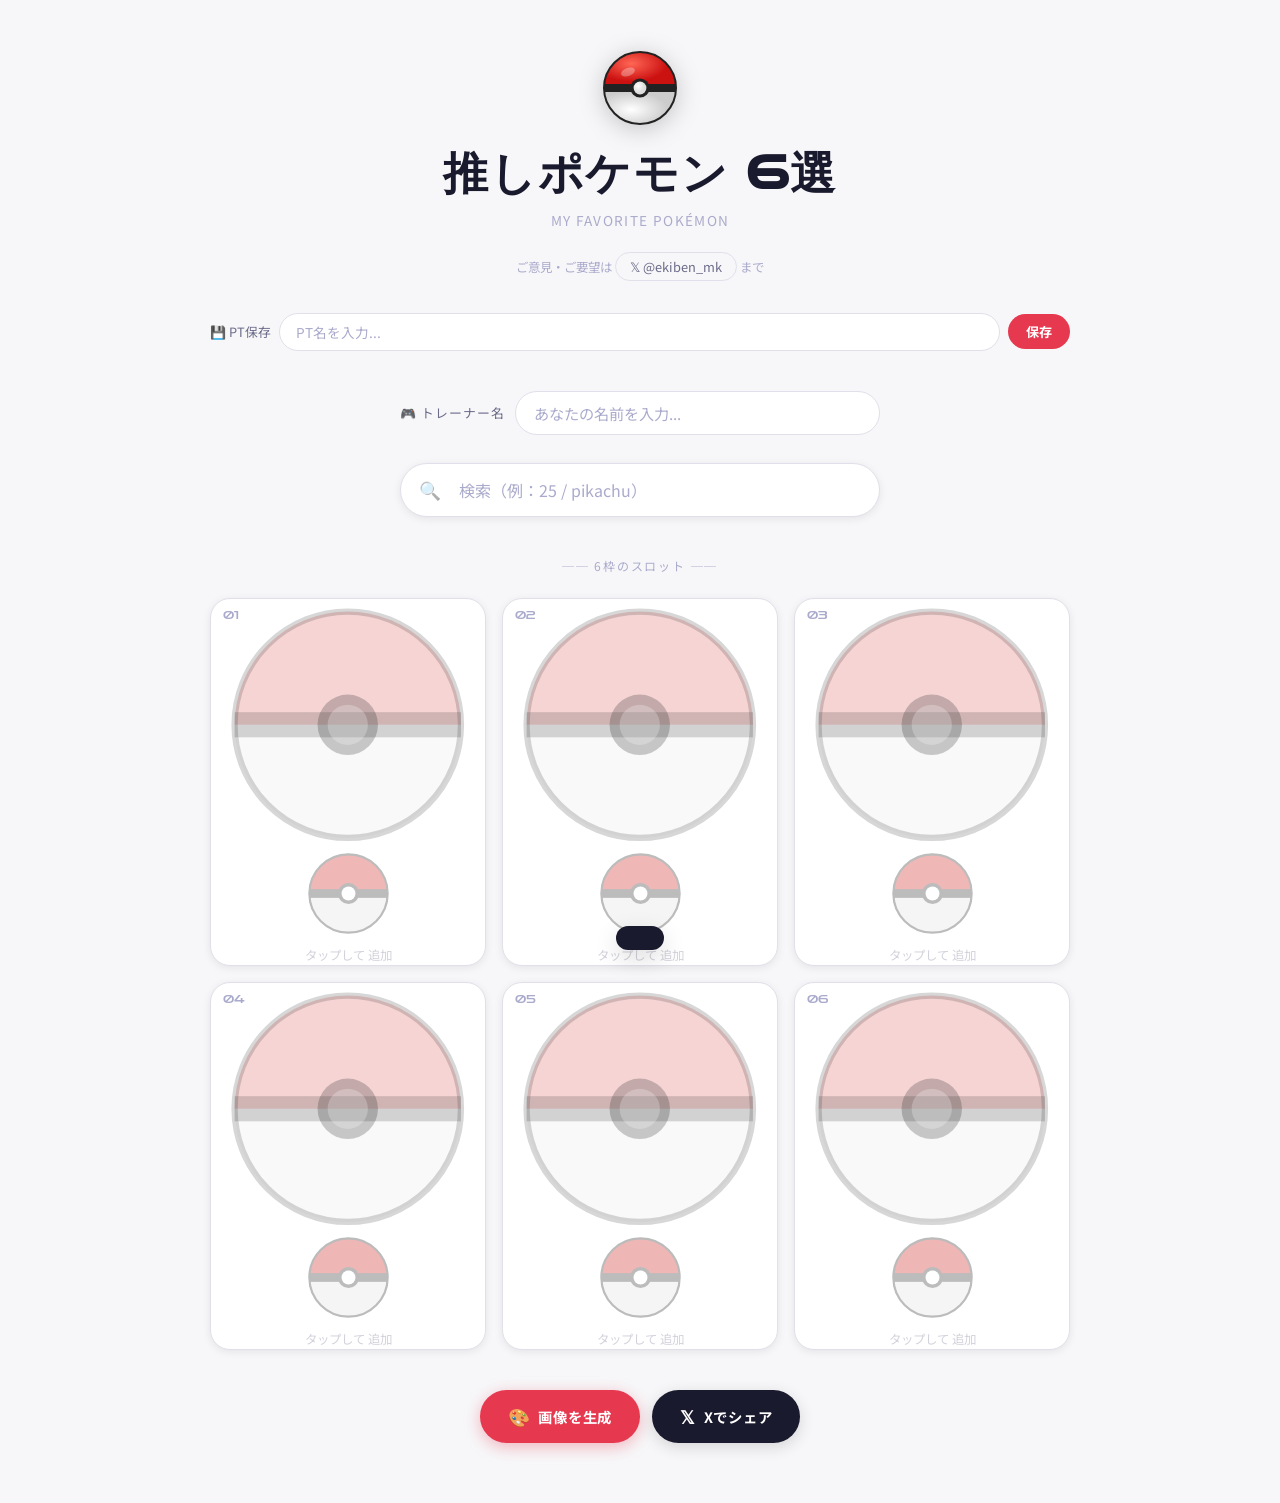
==== commit 1e3be11d: "Update index.html" ====
--- a/index.html
+++ b/index.html
@@ -90,6 +90,90 @@
     font-size: 0.78rem;
     color: var(--text-muted);
   }
+
+  /* ── PT MANAGER ── */
+  .pt-section {
+    max-width: 900px;
+    margin: 0 auto 28px;
+    padding: 0 20px;
+  }
+  .pt-bar {
+    display: flex;
+    align-items: center;
+    gap: 8px;
+    flex-wrap: wrap;
+  }
+  .pt-label {
+    font-size: 0.8rem;
+    color: var(--text-sub);
+    white-space: nowrap;
+    flex-shrink: 0;
+  }
+  .pt-name-input {
+    flex: 1;
+    min-width: 120px;
+    background: var(--surface);
+    border: 1.5px solid var(--border);
+    border-radius: 50px;
+    padding: 8px 16px;
+    color: var(--text);
+    font-family: 'Noto Sans JP', sans-serif;
+    font-size: 0.85rem;
+    outline: none;
+    transition: border-color 0.2s;
+    caret-color: var(--accent);
+  }
+  .pt-name-input:focus { border-color: var(--accent); }
+  .pt-name-input::placeholder { color: var(--text-muted); }
+  .pt-save-btn {
+    padding: 8px 18px;
+    border-radius: 50px;
+    border: none;
+    background: var(--accent);
+    color: #fff;
+    font-size: 0.82rem;
+    font-weight: 700;
+    font-family: 'Noto Sans JP', sans-serif;
+    cursor: pointer;
+    white-space: nowrap;
+    transition: all 0.18s;
+    flex-shrink: 0;
+  }
+  .pt-save-btn:hover { background: var(--accent2); }
+  .pt-list {
+    display: flex;
+    flex-wrap: wrap;
+    gap: 8px;
+    margin-top: 12px;
+  }
+  .pt-chip {
+    display: flex;
+    align-items: center;
+    gap: 6px;
+    background: var(--surface);
+    border: 1.5px solid var(--border);
+    border-radius: 50px;
+    padding: 5px 6px 5px 14px;
+    font-size: 0.78rem;
+    color: var(--text);
+    cursor: pointer;
+    transition: all 0.15s;
+  }
+  .pt-chip:hover { border-color: var(--accent); color: var(--accent); }
+  .pt-chip-name { max-width: 120px; overflow: hidden; text-overflow: ellipsis; white-space: nowrap; }
+  .pt-chip-del {
+    width: 18px; height: 18px;
+    border-radius: 50%;
+    border: none;
+    background: rgba(0,0,0,0.08);
+    color: var(--text-muted);
+    font-size: 0.65rem;
+    cursor: pointer;
+    display: flex; align-items: center; justify-content: center;
+    flex-shrink: 0;
+    transition: all 0.15s;
+  }
+  .pt-chip-del:hover { background: var(--accent); color: #fff; }
 
   /* ── SEARCH ── */
   .search-section {
@@ -749,6 +833,16 @@
   <p class="author-msg">ご意見・ご要望は <a class="author-link" href="https://x.com/ekiben_mk" target="_blank" rel="noopener">𝕏 @ekiben_mk</a> まで</p>
 </header>
 
+<!-- PT Manager -->
+<div class="pt-section">
+  <div class="pt-bar">
+    <span class="pt-label">💾 PT保存</span>
+    <input type="text" class="pt-name-input" id="ptNameInput" placeholder="PT名を入力..." maxlength="20" />
+    <button class="pt-save-btn" id="ptSaveBtn">保存</button>
+  </div>
+  <div class="pt-list" id="ptList"></div>
+</div>
+
 <!-- Trainer Name -->
 <div class="trainer-section">
   <span class="trainer-label">🎮 トレーナー名</span>
@@ -1504,6 +1598,83 @@
   window.open(url, '_blank');
 });
 
+// ─── PT Manager ───────────────────────────────────────────────────────────────
+const PT_STORAGE_KEY = 'oshi_pokemon_pts';
+const PT_MAX = 20;
+
+function loadPTs() {
+  try { return JSON.parse(localStorage.getItem(PT_STORAGE_KEY)) || []; }
+  catch { return []; }
+}
+
+function savePTs(pts) {
+  try { localStorage.setItem(PT_STORAGE_KEY, JSON.stringify(pts)); } catch {}
+}
+
+function renderPTList() {
+  const pts = loadPTs();
+  const list = document.getElementById('ptList');
+  list.innerHTML = '';
+  pts.forEach((pt, idx) => {
+    const chip = document.createElement('div');
+    chip.className = 'pt-chip';
+    chip.title = `クリックで読み込み：${pt.name}`;
+
+    const nameEl = document.createElement('span');
+    nameEl.className = 'pt-chip-name';
+    // Show pokemon names as preview
+    const preview = pt.slots.filter(s => s).map(s => s.nameJp).join('・') || '空';
+    nameEl.textContent = pt.name;
+    nameEl.title = preview;
+
+    const delBtn = document.createElement('button');
+    delBtn.className = 'pt-chip-del';
+    delBtn.innerHTML = '✕';
+    delBtn.title = '削除';
+    delBtn.onclick = (e) => {
+      e.stopPropagation();
+      const pts = loadPTs();
+      pts.splice(idx, 1);
+      savePTs(pts);
+      renderPTList();
+      showToast(`「${pt.name}」を削除しました`);
+    };
+
+    chip.onclick = () => loadPT(pt);
+    chip.appendChild(nameEl);
+    chip.appendChild(delBtn);
+    list.appendChild(chip);
+  });
+}
+
+function loadPT(pt) {
+  slots = pt.slots.map(s => s ? { ...s } : null);
+  trainerName = pt.trainerName || '';
+  document.getElementById('trainerInput').value = trainerName;
+  buildGrid();
+  showToast(`「${pt.name}」を読み込みました！`);
+}
+
+document.getElementById('ptSaveBtn').addEventListener('click', () => {
+  const nameInput = document.getElementById('ptNameInput');
+  const name = nameInput.value.trim() || `PT${Date.now()}`;
+  const pts = loadPTs();
+  if (pts.length >= PT_MAX) { showToast(`保存できるPTは${PT_MAX}件までです`); return; }
+  // Check dupe name
+  const dupeIdx = pts.findIndex(p => p.name === name);
+  const entry = { name, slots: slots.map(s => s ? { ...s } : null), trainerName };
+  if (dupeIdx >= 0) {
+    pts[dupeIdx] = entry; // overwrite
+    showToast(`「${name}」を上書き保存しました！`);
+  } else {
+    pts.push(entry);
+    showToast(`「${name}」を保存しました！`);
+  }
+  savePTs(pts);
+  renderPTList();
+  nameInput.value = '';
+});
+
 // ─── Toast ────────────────────────────────────────────────────────────────────
 function showToast(msg) {
   const t = document.getElementById('toast');
@@ -1514,6 +1685,7 @@
 
 // ─── Init ─────────────────────────────────────────────────────────────────────
 buildGrid();
+renderPTList();
 loadPokemonList();
 </script>
 </body>
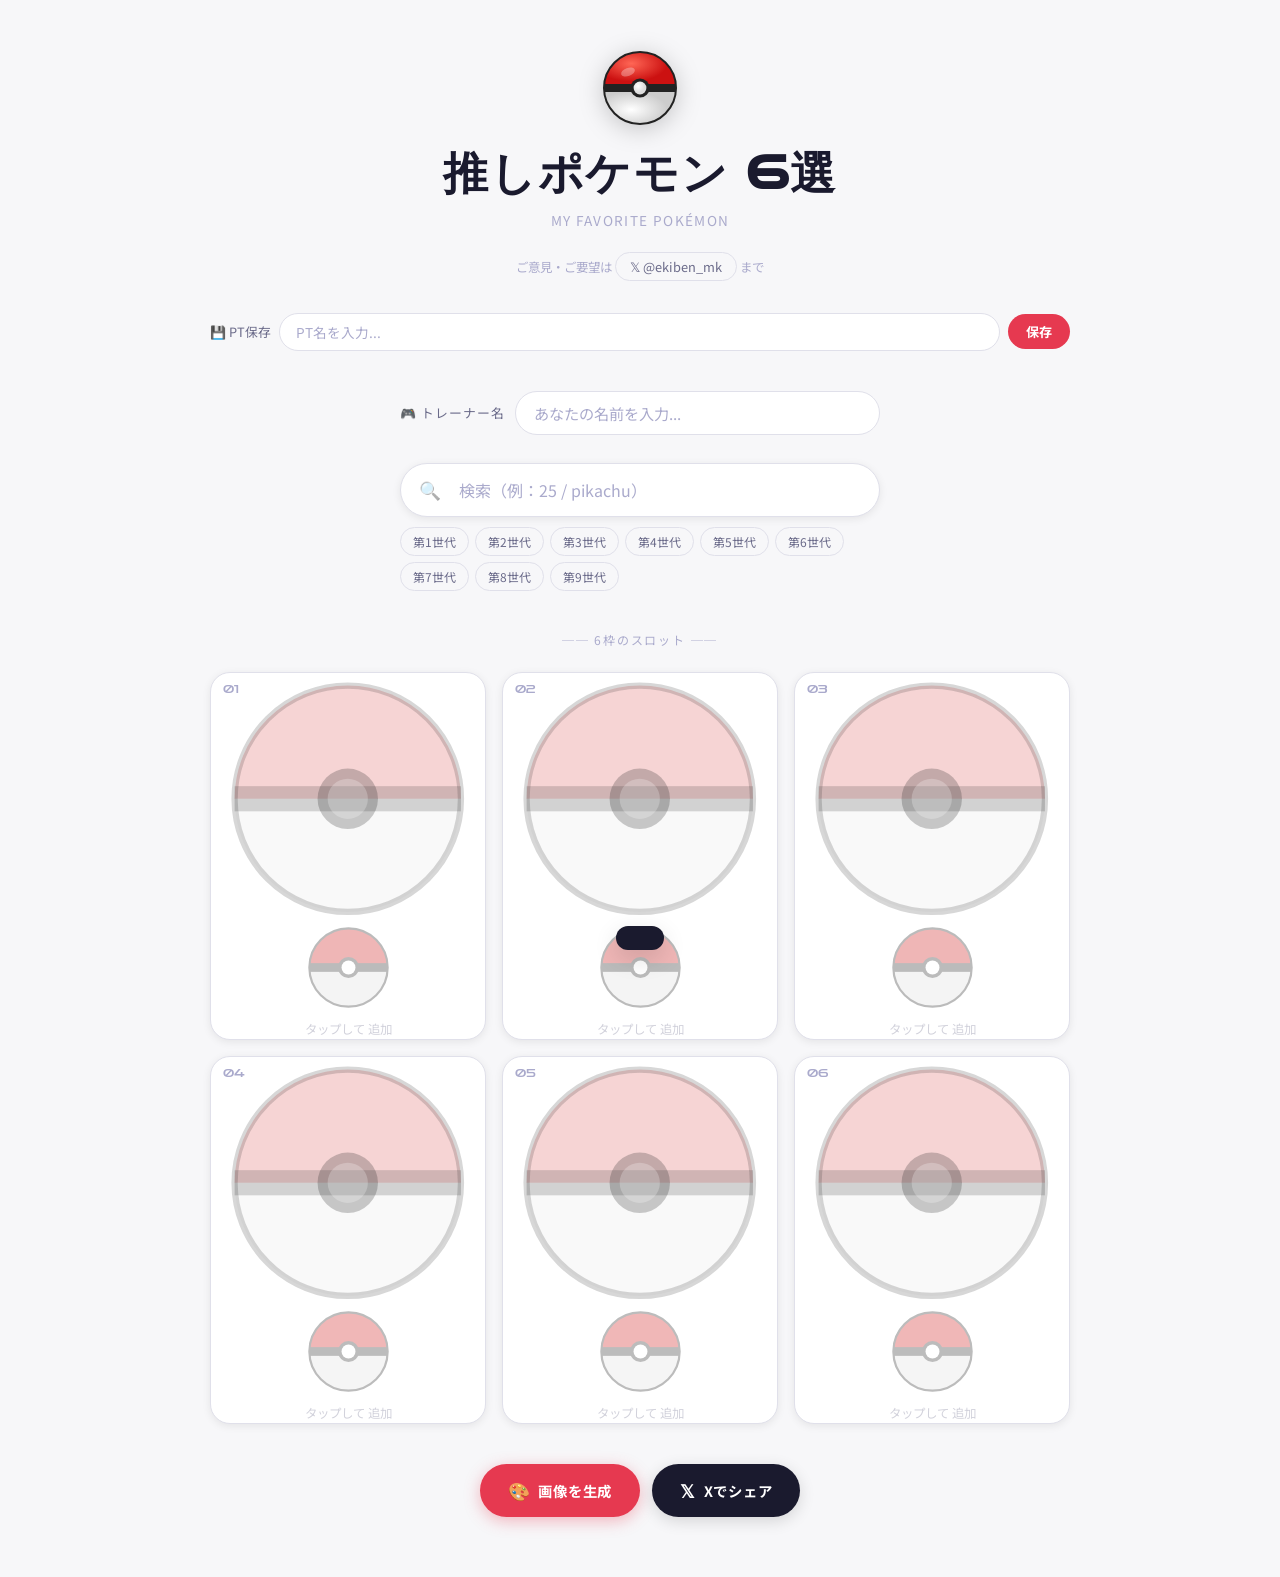
==== commit 7023986a: "Update index.html" ====
--- a/index.html
+++ b/index.html
@@ -789,6 +789,72 @@
     color: var(--text-muted);
     text-align: center;
     padding: 8px 0;
+  }
+
+  /* ── GENERATION BROWSER ── */
+  .gen-filter {
+    display: flex;
+    gap: 6px;
+    flex-wrap: wrap;
+    margin-top: 10px;
+  }
+  .gen-btn {
+    padding: 5px 12px;
+    border-radius: 50px;
+    border: 1.5px solid var(--border);
+    background: transparent;
+    color: var(--text-sub);
+    font-size: 0.75rem;
+    font-family: 'Noto Sans JP', sans-serif;
+    cursor: pointer;
+    transition: all 0.15s;
+    white-space: nowrap;
+  }
+  .gen-btn:hover { border-color: var(--accent); color: var(--accent); }
+  .gen-btn.active { background: var(--accent); border-color: var(--accent); color: #fff; }
+
+  .gen-grid-panel {
+    margin-top: 10px;
+    background: var(--surface);
+    border: 1px solid var(--border);
+    border-radius: 16px;
+    padding: 12px;
+    max-height: 320px;
+    overflow-y: auto;
+  }
+  .gen-grid {
+    display: grid;
+    grid-template-columns: repeat(auto-fill, minmax(70px, 1fr));
+    gap: 4px;
+  }
+  .gen-item {
+    display: flex;
+    flex-direction: column;
+    align-items: center;
+    padding: 6px 4px;
+    border-radius: 10px;
+    cursor: pointer;
+    transition: background 0.15s;
+    border: 1px solid transparent;
+  }
+  .gen-item:hover { background: var(--surface2); border-color: var(--border); }
+  .gen-item img {
+    width: 48px; height: 48px;
+    image-rendering: pixelated;
+  }
+  .gen-item-name {
+    font-size: 0.6rem;
+    color: var(--text);
+    text-align: center;
+    line-height: 1.3;
+    margin-top: 2px;
+    word-break: break-all;
+  }
+  .gen-loading {
+    text-align: center;
+    color: var(--text-muted);
+    font-size: 0.8rem;
+    padding: 20px 0;
   }
 </style>
 </head>
@@ -860,6 +926,20 @@
     </div>
     <div class="search-results" id="searchResults"></div>
   </div>
+  <div class="gen-filter" id="genFilter">
+    <button class="gen-btn" data-gen="1">第1世代</button>
+    <button class="gen-btn" data-gen="2">第2世代</button>
+    <button class="gen-btn" data-gen="3">第3世代</button>
+    <button class="gen-btn" data-gen="4">第4世代</button>
+    <button class="gen-btn" data-gen="5">第5世代</button>
+    <button class="gen-btn" data-gen="6">第6世代</button>
+    <button class="gen-btn" data-gen="7">第7世代</button>
+    <button class="gen-btn" data-gen="8">第8世代</button>
+    <button class="gen-btn" data-gen="9">第9世代</button>
+  </div>
+  <div class="gen-grid-panel" id="genGridPanel" style="display:none">
+    <div class="gen-grid" id="genGrid"></div>
+  </div>
 </div>
 
 <!-- Slots -->
@@ -1598,6 +1678,74 @@
   window.open(url, '_blank');
 });
 
+// ─── Generation Browser ───────────────────────────────────────────────────────
+// ID ranges per generation
+const GEN_RANGES = {
+  1: [1, 151], 2: [152, 251], 3: [252, 386], 4: [387, 493],
+  5: [494, 649], 6: [650, 721], 7: [722, 809], 8: [810, 905], 9: [906, 1025]
+};
+
+let activeGen = null;
+
+document.getElementById('genFilter').addEventListener('click', e => {
+  const btn = e.target.closest('.gen-btn');
+  if (!btn) return;
+  const gen = parseInt(btn.dataset.gen);
+  if (activeGen === gen) {
+    // toggle off
+    activeGen = null;
+    document.querySelectorAll('.gen-btn').forEach(b => b.classList.remove('active'));
+    document.getElementById('genGridPanel').style.display = 'none';
+    return;
+  }
+  activeGen = gen;
+  document.querySelectorAll('.gen-btn').forEach(b => b.classList.remove('active'));
+  btn.classList.add('active');
+  renderGenGrid(gen);
+});
+
+function renderGenGrid(gen) {
+  const panel = document.getElementById('genGridPanel');
+  const grid = document.getElementById('genGrid');
+  panel.style.display = 'block';
+  grid.innerHTML = '<div class="gen-loading">読み込み中...</div>';
+
+  const [start, end] = GEN_RANGES[gen];
+  // Filter from pokemonList (already loaded)
+  const mons = pokemonList.filter(p => p.id >= start && p.id <= end);
+
+  if (!mons.length) {
+    grid.innerHTML = '<div class="gen-loading">データを読み込み中です。少し待ってからもう一度お試しください。</div>';
+    return;
+  }
+
+  grid.innerHTML = '';
+  mons.forEach(p => {
+    const item = document.createElement('div');
+    item.className = 'gen-item';
+
+    const img = document.createElement('img');
+    img.src = `${spriteBase}${p.id}.png`;
+    img.alt = p.nameJp || p.nameEn;
+    img.loading = 'lazy';
+
+    const name = document.createElement('div');
+    name.className = 'gen-item-name';
+    name.textContent = p.nameJp || p.nameEn;
+
+    item.appendChild(img);
+    item.appendChild(name);
+    item.onclick = () => {
+      selectPokemon(p.id, p.nameJp || p.nameEn);
+      // パネルを閉じる
+      activeGen = null;
+      document.querySelectorAll('.gen-btn').forEach(b => b.classList.remove('active'));
+      panel.style.display = 'none';
+    };
+    grid.appendChild(item);
+  });
+}
+
 // ─── PT Manager ───────────────────────────────────────────────────────────────
 const PT_STORAGE_KEY = 'oshi_pokemon_pts';
 const PT_MAX = 20;
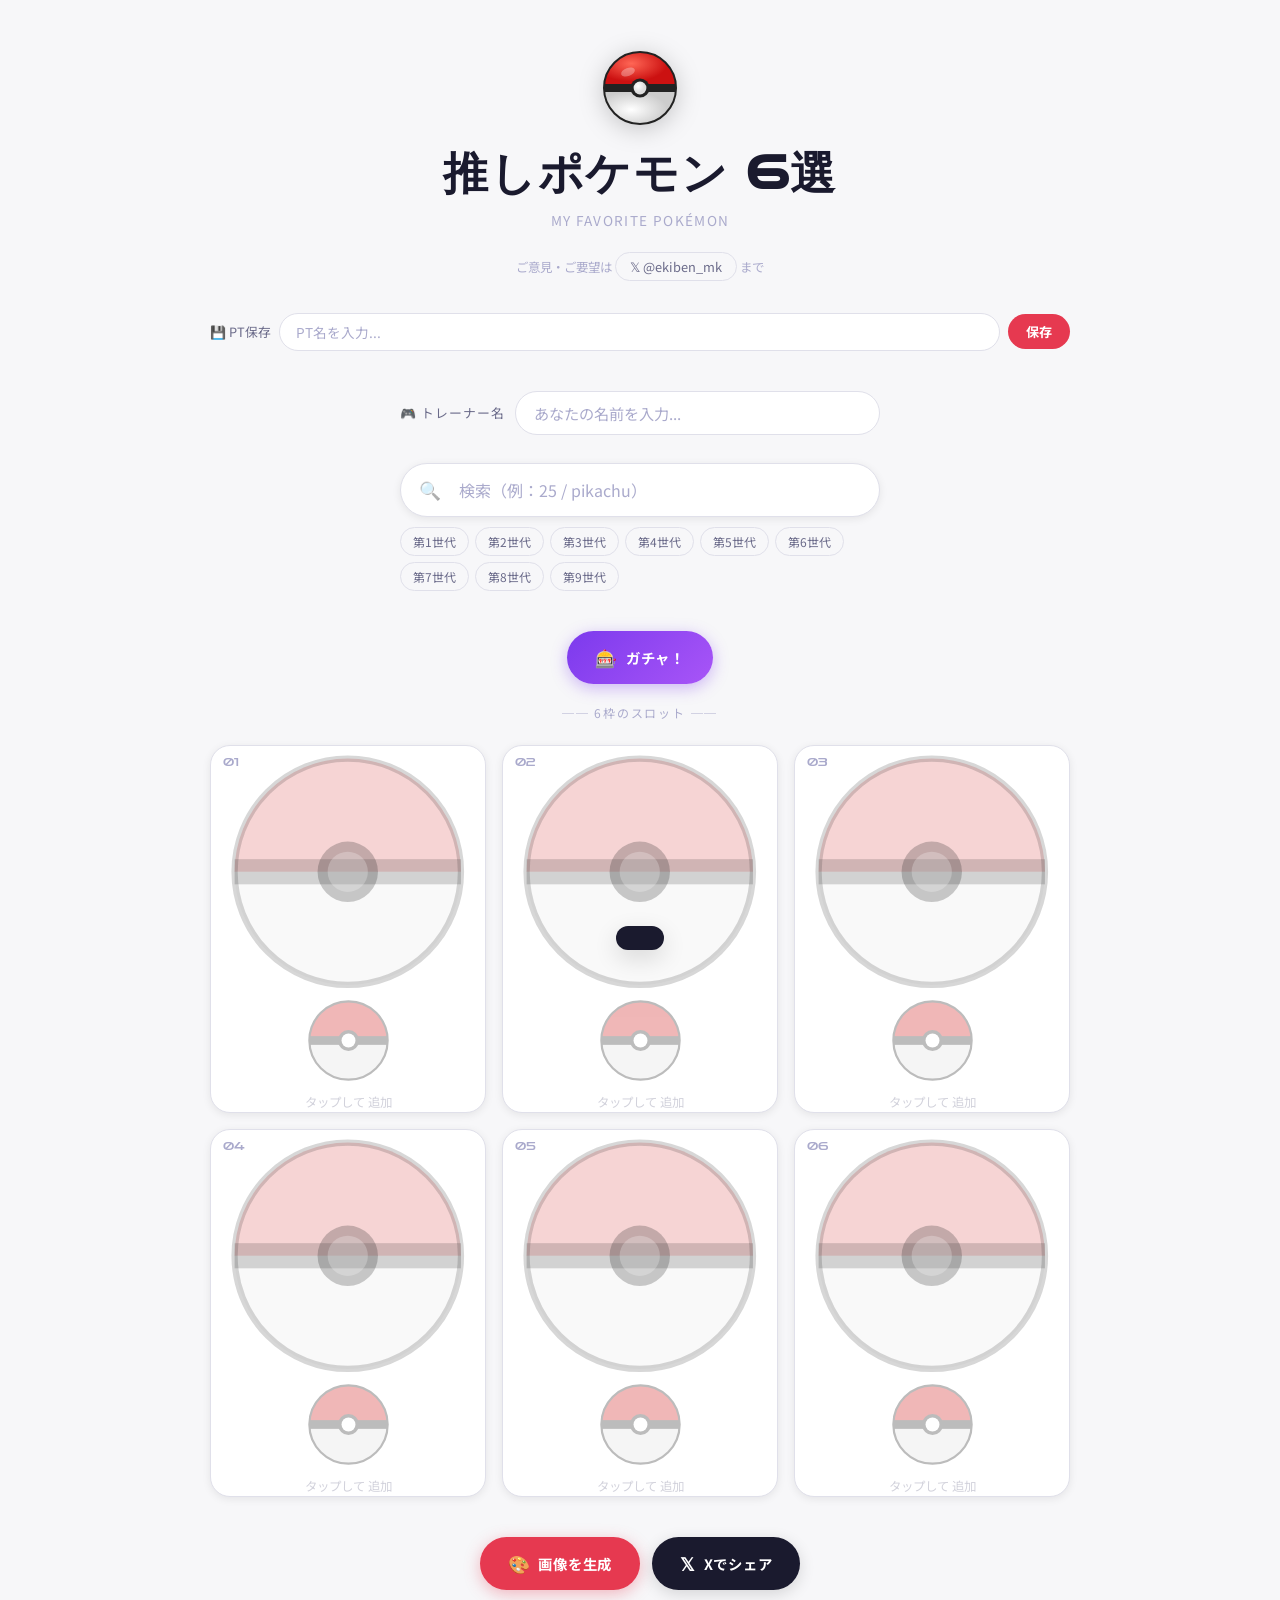
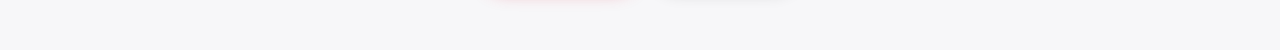
==== commit e849b262: "Update index.html" ====
--- a/index.html
+++ b/index.html
@@ -556,6 +556,19 @@
   }
 
   .btn-generate:active { transform: translateY(0); }
+
+  .btn-gacha {
+    background: linear-gradient(135deg, #7c3aed, #a855f7);
+    color: #fff;
+    box-shadow: 0 4px 16px rgba(124,58,237,0.35);
+  }
+  .btn-gacha:hover {
+    background: linear-gradient(135deg, #6d28d9, #9333ea);
+    transform: translateY(-2px);
+    box-shadow: 0 8px 24px rgba(124,58,237,0.45);
+  }
+  .btn-gacha:active { transform: translateY(0); }
+  .btn-gacha:disabled { opacity: 0.6; cursor: not-allowed; transform: none; }
 
   .btn-share {
     background: #1a1a2e;
@@ -942,6 +955,13 @@
   </div>
 </div>
 
+<!-- Gacha -->
+<div style="display:flex;justify-content:center;margin:0 auto 20px">
+  <button class="btn btn-gacha" id="gachaBtn">
+    <span class="btn-icon">🎰</span> ガチャ！
+  </button>
+</div>
+
 <!-- Slots -->
 <div class="slots-section">
   <p class="slots-label">── 6枠のスロット ──</p>
@@ -1414,6 +1434,13 @@
     name = typeCache[id].nameEn;
   } catch(e) {}
 
+  // 日本語名が未取得なら取得する
+  const poke = pokemonList.find(p => p.id === id);
+  if (poke && !poke.nameJp) {
+    poke.nameJp = await getJpName(id, name);
+  }
+  const resolvedNameJp = (poke && poke.nameJp) ? poke.nameJp : nameJp;
+
   // Fetch varieties to find regional forms
   let forms = [];
   try {
@@ -1434,13 +1461,13 @@
   } catch(e) {}
 
   slots[targetSlot] = {
-    id, pokeId: id, nameJp, name, types,
+    id, pokeId: id, nameJp: resolvedNameJp, name, types,
     forms: forms.length > 1 ? forms : [],
-    activeFormKey: name, // default form EN name
+    activeFormKey: name,
     comment: ''
   };
   buildGrid();
-  showToast(`${nameJp} を追加しました！`);
+  showToast(`${resolvedNameJp} を追加しました！`);
 }
 
 async function switchForm(slotIdx, form) {
@@ -1678,6 +1705,49 @@
   window.open(url, '_blank');
 });
 
+// ─── Gacha ────────────────────────────────────────────────────────────────────
+document.getElementById('gachaBtn').addEventListener('click', async () => {
+  if (!listReady || pokemonList.length === 0) {
+    showToast('データ読み込み中です。少し待ってから試してください！');
+    return;
+  }
+  const btn = document.getElementById('gachaBtn');
+  btn.disabled = true;
+  btn.innerHTML = '<span class="loading-spinner"></span> ガチャ中...';
+
+  // Pick 6 unique random pokemon
+  const pool = [...pokemonList];
+  const picked = [];
+  while (picked.length < 6 && pool.length > 0) {
+    const idx = Math.floor(Math.random() * pool.length);
+    picked.push(pool.splice(idx, 1)[0]);
+  }
+
+  // Fetch types for each
+  slots = [null, null, null, null, null, null];
+  await Promise.all(picked.map(async (p, i) => {
+    let types = [], name = p.nameEn;
+    try {
+      if (!typeCache[p.id]) {
+        const res = await fetch(`https://pokeapi.co/api/v2/pokemon/${p.id}`);
+        const data = await res.json();
+        typeCache[p.id] = { types: data.types.map(t => t.type.name), nameEn: data.name };
+      }
+      types = typeCache[p.id].types;
+      name = typeCache[p.id].nameEn;
+    } catch(e) {}
+    // 日本語名が未取得なら取得する
+    if (!p.nameJp) p.nameJp = await getJpName(p.id, name);
+    const nameJp = p.nameJp || name;
+    slots[i] = { id: p.id, pokeId: p.id, nameJp, name, types, forms: [], activeFormKey: name, comment: '' };
+  }));
+
+  buildGrid();
+  btn.disabled = false;
+  btn.innerHTML = '<span class="btn-icon">🎰</span> ガチャ！';
+  showToast('ランダム6選ガチャ完了！');
+});
+
 // ─── Generation Browser ───────────────────────────────────────────────────────
 // ID ranges per generation
 const GEN_RANGES = {
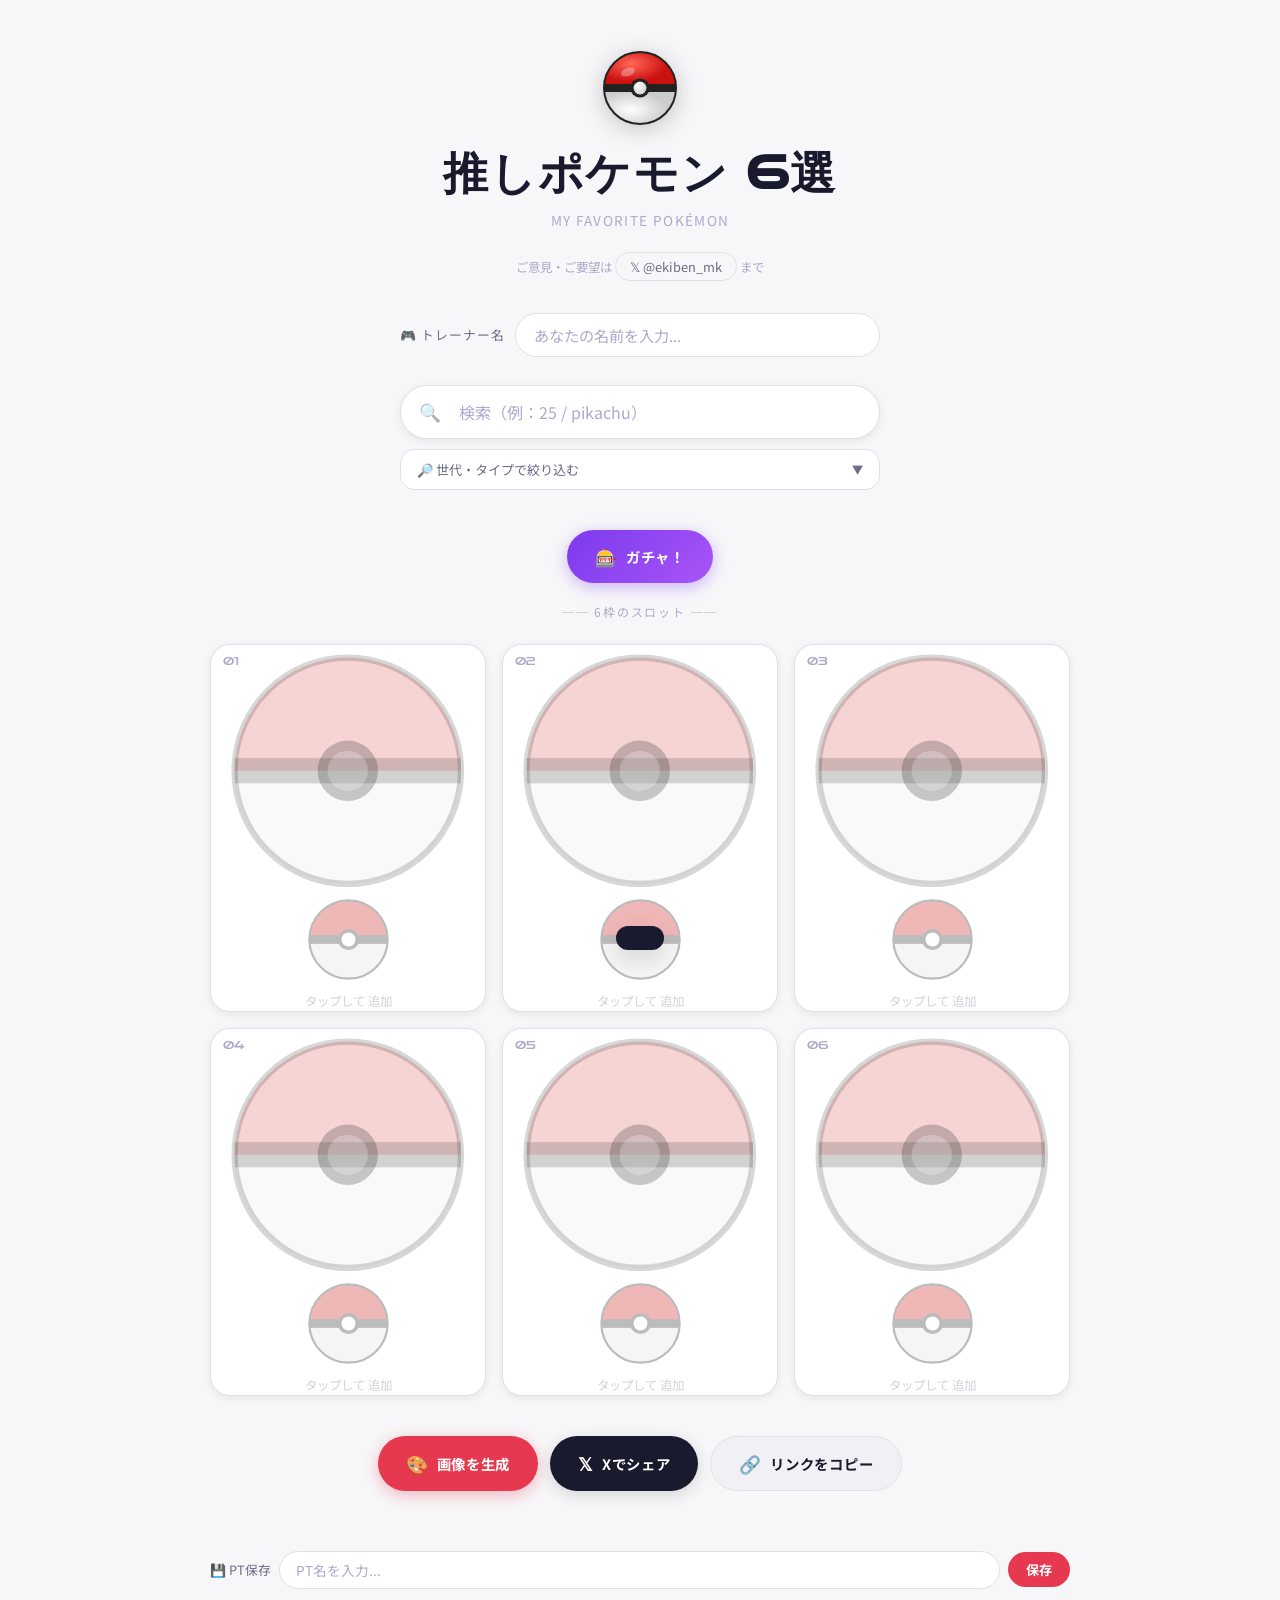
==== commit 4e7902ee: "Update index.html" ====
--- a/index.html
+++ b/index.html
@@ -869,6 +869,110 @@
     font-size: 0.8rem;
     padding: 20px 0;
   }
+
+  /* ── ACCORDION ── */
+  .accordion {
+    max-width: 520px;
+    margin: 0 auto 16px;
+    padding: 0 20px;
+  }
+  .accordion-header {
+    display: flex;
+    align-items: center;
+    justify-content: space-between;
+    padding: 10px 16px;
+    background: var(--surface);
+    border: 1.5px solid var(--border);
+    border-radius: 50px;
+    cursor: pointer;
+    font-size: 0.82rem;
+    color: var(--text-sub);
+    user-select: none;
+    transition: border-color 0.18s, color 0.18s;
+  }
+  .accordion-header:hover { border-color: var(--border-accent); color: var(--text); }
+  .accordion-header.open { border-color: var(--accent); color: var(--text); border-radius: 14px 14px 0 0; }
+  .accordion-arrow {
+    font-size: 0.7rem;
+    transition: transform 0.2s;
+  }
+  .accordion-header.open .accordion-arrow { transform: rotate(180deg); }
+  .accordion-body {
+    display: none;
+    background: var(--surface);
+    border: 1.5px solid var(--accent);
+    border-top: none;
+    border-radius: 0 0 14px 14px;
+    padding: 14px 16px;
+  }
+  .accordion-body.open { display: block; }
+  .type-filter {
+    display: flex;
+    gap: 5px;
+    flex-wrap: wrap;
+    margin-top: 8px;
+  }
+  .type-filter-btn {
+    font-size: 0.65rem;
+    padding: 3px 9px;
+    border-radius: 20px;
+    border: 1px solid transparent;
+    cursor: pointer;
+    font-family: 'Noto Sans JP', sans-serif;
+    font-weight: 700;
+    transition: all 0.15s;
+    opacity: 0.55;
+  }
+  .type-filter-btn:hover { opacity: 0.85; }
+  .type-filter-btn.active { opacity: 1; box-shadow: 0 0 0 2px var(--accent); }
+
+  /* ── DRAG & DROP ── */
+  .pokemon-slot.drag-over {
+    border-color: var(--accent) !important;
+    box-shadow: 0 0 0 3px rgba(230,57,80,0.2) !important;
+    transform: scale(1.03);
+  }
+  .pokemon-slot.dragging { opacity: 0.4; }
+
+  /* ── IMAGE SIZE SELECTOR ── */
+  .size-selector {
+    display: flex;
+    gap: 8px;
+    justify-content: center;
+    margin-bottom: 12px;
+  }
+  .size-btn {
+    padding: 5px 14px;
+    border-radius: 50px;
+    border: 1.5px solid var(--border);
+    background: transparent;
+    color: var(--text-sub);
+    font-size: 0.75rem;
+    font-family: 'Noto Sans JP', sans-serif;
+    cursor: pointer;
+    transition: all 0.15s;
+  }
+  .size-btn:hover { border-color: var(--accent); color: var(--accent); }
+  .size-btn.active { background: var(--accent); border-color: var(--accent); color: #fff; }
+
+  /* ── CRY BUTTON ── */
+  .cry-btn {
+    position: absolute;
+    bottom: 8px; right: 8px;
+    width: 22px; height: 22px;
+    border-radius: 50%;
+    background: rgba(230,57,80,0.1);
+    border: 1px solid rgba(230,57,80,0.25);
+    color: var(--accent);
+    font-size: 0.7rem;
+    cursor: pointer;
+    display: flex; align-items: center; justify-content: center;
+    opacity: 0;
+    transition: opacity 0.2s, background 0.2s;
+    z-index: 5;
+  }
+  .pokemon-slot.filled:hover .cry-btn { opacity: 1; }
+  .cry-btn:hover { background: rgba(230,57,80,0.2); }
 </style>
 </head>
 <body>
@@ -912,22 +1016,13 @@
   <p class="author-msg">ご意見・ご要望は <a class="author-link" href="https://x.com/ekiben_mk" target="_blank" rel="noopener">𝕏 @ekiben_mk</a> まで</p>
 </header>
 
-<!-- PT Manager -->
-<div class="pt-section">
-  <div class="pt-bar">
-    <span class="pt-label">💾 PT保存</span>
-    <input type="text" class="pt-name-input" id="ptNameInput" placeholder="PT名を入力..." maxlength="20" />
-    <button class="pt-save-btn" id="ptSaveBtn">保存</button>
-  </div>
-  <div class="pt-list" id="ptList"></div>
-</div>
+<!-- PT Manager (折りたたみ) -->
 
 <!-- Trainer Name -->
 <div class="trainer-section">
   <span class="trainer-label">🎮 トレーナー名</span>
   <input type="text" class="trainer-input" id="trainerInput" placeholder="あなたの名前を入力..." maxlength="12" />
 </div>
-
 
 <!-- Search -->
 <div class="search-section">
@@ -939,19 +1034,35 @@
     </div>
     <div class="search-results" id="searchResults"></div>
   </div>
-  <div class="gen-filter" id="genFilter">
-    <button class="gen-btn" data-gen="1">第1世代</button>
-    <button class="gen-btn" data-gen="2">第2世代</button>
-    <button class="gen-btn" data-gen="3">第3世代</button>
-    <button class="gen-btn" data-gen="4">第4世代</button>
-    <button class="gen-btn" data-gen="5">第5世代</button>
-    <button class="gen-btn" data-gen="6">第6世代</button>
-    <button class="gen-btn" data-gen="7">第7世代</button>
-    <button class="gen-btn" data-gen="8">第8世代</button>
-    <button class="gen-btn" data-gen="9">第9世代</button>
-  </div>
-  <div class="gen-grid-panel" id="genGridPanel" style="display:none">
-    <div class="gen-grid" id="genGrid"></div>
+
+  <!-- 世代・タイプフィルター (折りたたみ) -->
+  <div style="margin-top:10px">
+    <div class="accordion-header" id="filterAccordionHeader" style="border-radius:14px">
+      <span>🔎 世代・タイプで絞り込む</span>
+      <span class="accordion-arrow">▼</span>
+    </div>
+    <div class="accordion-body" id="filterAccordionBody" style="border-radius:0 0 14px 14px">
+      <div class="gen-filter" id="genFilter">
+        <button class="gen-btn" data-gen="1">第1世代</button>
+        <button class="gen-btn" data-gen="2">第2世代</button>
+        <button class="gen-btn" data-gen="3">第3世代</button>
+        <button class="gen-btn" data-gen="4">第4世代</button>
+        <button class="gen-btn" data-gen="5">第5世代</button>
+        <button class="gen-btn" data-gen="6">第6世代</button>
+        <button class="gen-btn" data-gen="7">第7世代</button>
+        <button class="gen-btn" data-gen="8">第8世代</button>
+        <button class="gen-btn" data-gen="9">第9世代</button>
+      </div>
+      <div class="gen-grid-panel" id="genGridPanel" style="display:none">
+        <div id="genGachaBar" style="display:none;justify-content:flex-end;margin-bottom:8px">
+          <button class="btn btn-gacha" id="genGachaBtn" style="padding:6px 16px;font-size:0.78rem">
+            <span>🎰</span> この世代でガチャ！
+          </button>
+        </div>
+        <div class="gen-grid" id="genGrid"></div>
+      </div>
+      <div class="type-filter" id="typeFilter" style="margin-top:10px"></div>
+    </div>
   </div>
 </div>
 
@@ -986,10 +1097,21 @@
   </button>
 </div>
 
+<!-- PT Manager (フッター) -->
+<div class="pt-section">
+  <div class="pt-bar">
+    <span class="pt-label">💾 PT保存</span>
+    <input type="text" class="pt-name-input" id="ptNameInput" placeholder="PT名を入力..." maxlength="20" />
+    <button class="pt-save-btn" id="ptSaveBtn">保存</button>
+  </div>
+  <div class="pt-list" id="ptList"></div>
+</div>
+
 <!-- Modal -->
 <div class="modal-overlay" id="modalOverlay">
   <div class="modal-box">
     <p class="modal-title">✦ 推しポケモン6選 ✦</p>
+    <div class="size-selector" id="themeColorPicker" style="flex-wrap:wrap;gap:6px"></div>
     <canvas id="previewCanvas"></canvas>
     <div class="modal-actions">
       <button class="btn-download" id="downloadBtn">📥 ダウンロード</button>
@@ -1160,6 +1282,14 @@
         content.appendChild(switcher);
       }
 
+      // 鳴き声ボタン
+      const cryBtn = document.createElement('button');
+      cryBtn.className = 'cry-btn';
+      cryBtn.title = '鳴き声を再生';
+      cryBtn.innerHTML = '🔊';
+      cryBtn.onclick = (e) => { e.stopPropagation(); playCry(poke.id); };
+      div.appendChild(cryBtn);
+
       div.appendChild(content);
     } else {
       const empty = document.createElement('div');
@@ -1181,6 +1311,28 @@
         showToast('検索してポケモンを選んでね！');
       }
     };
+
+    // Drag & Drop
+    if (poke) {
+      div.draggable = true;
+      div.addEventListener('dragstart', e => {
+        e.dataTransfer.setData('text/plain', i);
+        setTimeout(() => div.classList.add('dragging'), 0);
+      });
+      div.addEventListener('dragend', () => div.classList.remove('dragging'));
+    }
+    div.addEventListener('dragover', e => { e.preventDefault(); div.classList.add('drag-over'); });
+    div.addEventListener('dragleave', () => div.classList.remove('drag-over'));
+    div.addEventListener('drop', e => {
+      e.preventDefault();
+      div.classList.remove('drag-over');
+      const fromIdx = parseInt(e.dataTransfer.getData('text/plain'));
+      const toIdx = i;
+      if (fromIdx !== toIdx) {
+        [slots[fromIdx], slots[toIdx]] = [slots[toIdx], slots[fromIdx]];
+        buildGrid();
+      }
+    });
 
     grid.appendChild(div);
   });
@@ -1500,22 +1652,31 @@
   const W = 1080, H = 1080;
   canvas.width = W; canvas.height = H;
 
-  // Fixed light canvas palette
+  // テーマカラーから背景・カード色を生成
+  const hex = canvasThemeColor.replace('#','');
+  const tr = parseInt(hex.slice(0,2),16), tg = parseInt(hex.slice(2,4),16), tb = parseInt(hex.slice(4,6),16);
+  const bgColor = `rgb(${Math.min(255,tr+210)},${Math.min(255,tg+210)},${Math.min(255,tb+210)})`;
+  const cardColor = `rgb(${Math.min(255,tr+230)},${Math.min(255,tg+230)},${Math.min(255,tb+230)})`;
   const th = {
-    bodyBg1: '#f7f7f9', cardBg1: '#ffffff', cardBg2: '#f0f0f5',
-    border: 'rgba(200,57,80,0.4)', borderEmpty: 'rgba(180,180,200,0.3)',
-    nameColor: '#1a1a2e', accentColor: '#e63950',
+    bodyBg1: bgColor, cardBg1: cardColor, cardBg2: bgColor,
+    border: canvasThemeColor + '88', borderEmpty: canvasThemeColor + '30',
+    nameColor: '#1a1a2e', accentColor: canvasThemeColor,
   };
 
   // Background
   ctx.fillStyle = th.bodyBg1;
   ctx.fillRect(0, 0, W, H);
 
-  // Subtle gradient
-  const grad = ctx.createRadialGradient(200, 150, 0, 200, 150, 600);
-  grad.addColorStop(0, 'rgba(230,57,80,0.06)');
+  // テーマカラーのグラデーション
+  const grad = ctx.createRadialGradient(W*0.15, H*0.1, 0, W*0.15, H*0.1, W*0.6);
+  grad.addColorStop(0, canvasThemeColor + '22');
   grad.addColorStop(1, 'transparent');
   ctx.fillStyle = grad;
+  ctx.fillRect(0, 0, W, H);
+  const grad2 = ctx.createRadialGradient(W*0.85, H*0.9, 0, W*0.85, H*0.9, W*0.5);
+  grad2.addColorStop(0, canvasThemeColor + '18');
+  grad2.addColorStop(1, 'transparent');
+  ctx.fillStyle = grad2;
   ctx.fillRect(0, 0, W, H);
 
   // Title
@@ -1530,26 +1691,24 @@
   ctx.fillText(trainerName ? `${trainerName} のパーティ` : 'MY FAVORITE POKÉMON', W/2, 112);
 
   // Accent line
-  ctx.strokeStyle = 'rgba(230,57,80,0.25)';
+  ctx.strokeStyle = canvasThemeColor + '44';
   ctx.lineWidth = 1.5;
   ctx.beginPath(); ctx.moveTo(80, 130); ctx.lineTo(W-80, 130); ctx.stroke();
 
-  // Draw 6 cards
-  const cols = 3, rows = 2;
-  const cw = 300, ch = 380;
-  const gx = (W - cols * cw - (cols-1)*24) / 2;
-  const gy = 155;
+  // Draw 6 cards (1080x1080 fixed)
+  const cols = 3, rows = 2, cw = 300, ch = 380, gap = 24;
+  const gx = (W - cols * cw - (cols-1)*gap) / 2, gy = 155;
 
   for (let i = 0; i < 6; i++) {
     const col = i % cols, row = Math.floor(i / cols);
-    const x = gx + col * (cw + 24);
-    const y = gy + row * (ch + 24);
+    const x = gx + col * (cw + gap);
+    const y = gy + row * (ch + gap);
     await drawCard(ctx, x, y, cw, ch, slots[i], i, th);
   }
 
   // Footer
   ctx.font = '20px "Noto Sans JP", sans-serif';
-  ctx.fillStyle = 'rgba(230,57,80,0.6)';
+  ctx.fillStyle = canvasThemeColor + 'aa';
   ctx.textAlign = 'center';
   ctx.fillText('#私の推しポケ6選', W/2, H - 36);
 
@@ -1695,16 +1854,6 @@
 });
 
 // ─── X Share ──────────────────────────────────────────────────────────────────
-document.getElementById('shareBtn').addEventListener('click', () => {
-  const names = slots.filter(s => s).map(s => s.nameJp).join('・');
-  const text = names
-    ? `推しポケモン6選 🎮✨\n${names}\n#私の推しポケ6選 #ポケモン`
-    : `推しポケモン6選 🎮✨\n#私の推しポケ6選 #ポケモン`;
-  const siteUrl = 'https://sonemk.github.io/pokemon6/';
-  const url = 'https://twitter.com/intent/tweet?text=' + encodeURIComponent(text) + '&url=' + encodeURIComponent(siteUrl);
-  window.open(url, '_blank');
-});
-
 // ─── Gacha ────────────────────────────────────────────────────────────────────
 document.getElementById('gachaBtn').addEventListener('click', async () => {
   if (!listReady || pokemonList.length === 0) {
@@ -1748,6 +1897,242 @@
   showToast('ランダム6選ガチャ完了！');
 });
 
+// ─── Accordion ────────────────────────────────────────────────────────────────
+function setupAccordion(headerId, bodyId) {
+  const header = document.getElementById(headerId);
+  const body = document.getElementById(bodyId);
+  header.addEventListener('click', () => {
+    const isOpen = body.classList.toggle('open');
+    header.classList.toggle('open', isOpen);
+  });
+}
+setupAccordion('filterAccordionHeader', 'filterAccordionBody');
+
+// ─── Type Filter ──────────────────────────────────────────────────────────────
+const TYPE_LIST = ['normal','fire','water','electric','grass','ice','fighting','poison','ground','flying','psychic','bug','rock','ghost','dragon','dark','steel','fairy'];
+const TYPE_COLORS = { normal:'#a8a878',fire:'#f08030',water:'#6890f0',electric:'#f8d030',grass:'#78c850',ice:'#98d8d8',fighting:'#c03028',poison:'#a040a0',ground:'#e0c068',flying:'#a890f0',psychic:'#f85888',bug:'#a8b820',rock:'#b8a038',ghost:'#705898',dragon:'#7038f8',dark:'#705848',steel:'#b8b8d0',fairy:'#ee99ac' };
+const TYPE_JP = { normal:'ノーマル',fire:'ほのお',water:'みず',electric:'でんき',grass:'くさ',ice:'こおり',fighting:'かくとう',poison:'どく',ground:'じめん',flying:'ひこう',psychic:'エスパー',bug:'むし',rock:'いわ',ghost:'ゴースト',dragon:'ドラゴン',dark:'あく',steel:'はがね',fairy:'フェアリー' };
+
+let activeTypeFilter = null;
+let canvasThemeColor = '#e63950'; // 画像生成テーマカラー
+
+(function buildTypeFilter() {
+  const container = document.getElementById('typeFilter');
+  TYPE_LIST.forEach(t => {
+    const btn = document.createElement('button');
+    btn.className = 'type-filter-btn';
+    btn.dataset.type = t;
+    btn.textContent = TYPE_JP[t];
+    btn.style.background = TYPE_COLORS[t];
+    btn.style.color = ['electric','ground','ice','steel','normal'].includes(t) ? '#333' : '#fff';
+    btn.onclick = () => {
+      activeTypeFilter = activeTypeFilter === t ? null : t;
+      document.querySelectorAll('.type-filter-btn').forEach(b => b.classList.toggle('active', b.dataset.type === activeTypeFilter));
+      if (activeGen !== null) renderGenGrid(activeGen);
+    };
+    container.appendChild(btn);
+  });
+})();
+
+// ─── Canvas Theme Color Picker ────────────────────────────────────────────────
+(function buildThemePicker() {
+  const container = document.getElementById('themeColorPicker');
+  const themes = [
+    { label: 'デフォ', color: '#e63950' },
+    ...TYPE_LIST.map(t => ({ label: TYPE_JP[t], color: TYPE_COLORS[t] }))
+  ];
+  themes.forEach(({ label, color }) => {
+    const btn = document.createElement('button');
+    btn.className = 'type-filter-btn' + (color === '#e63950' ? ' active' : '');
+    btn.textContent = label;
+    btn.style.background = color;
+    btn.style.color = ['#f8d030','#e0c068','#98d8d8','#b8b8d0','#a8a878','#a8b820'].includes(color) ? '#333' : '#fff';
+    btn.style.fontSize = '0.68rem';
+    btn.style.padding = '3px 10px';
+    btn.onclick = () => {
+      canvasThemeColor = color;
+      document.querySelectorAll('#themeColorPicker .type-filter-btn').forEach(b => b.classList.remove('active'));
+      btn.classList.add('active');
+      generateImage();
+    };
+    container.appendChild(btn);
+  });
+})();
+
+// ─── Generation Browser (updated with type filter + gen gacha) ────────────────
+function renderGenGrid(gen) {
+  const panel = document.getElementById('genGridPanel');
+  const grid = document.getElementById('genGrid');
+  const gachaBar = document.getElementById('genGachaBar');
+  panel.style.display = 'block';
+  gachaBar.style.display = 'flex';
+  grid.innerHTML = '<div class="gen-loading">読み込み中...</div>';
+
+  const [start, end] = GEN_RANGES[gen];
+  let mons = pokemonList.filter(p => p.id >= start && p.id <= end);
+
+  if (activeTypeFilter) {
+    mons = mons.filter(p => typeCache[p.id] && typeCache[p.id].types.includes(activeTypeFilter));
+  }
+
+  if (!mons.length) {
+    grid.innerHTML = '<div class="gen-loading">該当するポケモンがいません</div>';
+    return;
+  }
+
+  grid.innerHTML = '';
+  mons.forEach(p => {
+    const item = document.createElement('div');
+    item.className = 'gen-item';
+    const img = document.createElement('img');
+    img.src = `${spriteBase}${p.id}.png`;
+    img.alt = p.nameJp || p.nameEn;
+    img.loading = 'lazy';
+    const name = document.createElement('div');
+    name.className = 'gen-item-name';
+    name.textContent = p.nameJp || p.nameEn;
+    item.appendChild(img);
+    item.appendChild(name);
+    item.onclick = () => {
+      selectPokemon(p.id, p.nameJp || p.nameEn);
+      activeGen = null;
+      document.querySelectorAll('.gen-btn').forEach(b => b.classList.remove('active'));
+      panel.style.display = 'none';
+      gachaBar.style.display = 'none';
+    };
+    grid.appendChild(item);
+  });
+}
+
+document.getElementById('genFilter').addEventListener('click', e => {
+  const btn = e.target.closest('.gen-btn');
+  if (!btn) return;
+  const gen = parseInt(btn.dataset.gen);
+  const panel = document.getElementById('genGridPanel');
+  const gachaBar = document.getElementById('genGachaBar');
+  if (activeGen === gen) {
+    activeGen = null;
+    document.querySelectorAll('.gen-btn').forEach(b => b.classList.remove('active'));
+    panel.style.display = 'none';
+    gachaBar.style.display = 'none';
+    return;
+  }
+  activeGen = gen;
+  document.querySelectorAll('.gen-btn').forEach(b => b.classList.remove('active'));
+  btn.classList.add('active');
+  renderGenGrid(gen);
+});
+
+// 世代限定ガチャ
+document.getElementById('genGachaBtn').addEventListener('click', async () => {
+  if (!listReady || activeGen === null) return;
+  const [start, end] = GEN_RANGES[activeGen];
+  let pool = pokemonList.filter(p => p.id >= start && p.id <= end);
+  if (activeTypeFilter) pool = pool.filter(p => typeCache[p.id] && typeCache[p.id].types.includes(activeTypeFilter));
+  if (pool.length === 0) { showToast('対象のポケモンがいません'); return; }
+
+  const btn = document.getElementById('genGachaBtn');
+  btn.disabled = true;
+  const picked = [];
+  const shuffled = [...pool].sort(() => Math.random() - 0.5);
+  picked.push(...shuffled.slice(0, Math.min(6, shuffled.length)));
+  // fill remaining slots with repeats if pool < 6
+  while (picked.length < 6) picked.push(pool[Math.floor(Math.random() * pool.length)]);
+
+  slots = [null,null,null,null,null,null];
+  await Promise.all(picked.map(async (p, i) => {
+    let types = [], name = p.nameEn;
+    try {
+      if (!typeCache[p.id]) {
+        const res = await fetch(`https://pokeapi.co/api/v2/pokemon/${p.id}`);
+        const data = await res.json();
+        typeCache[p.id] = { types: data.types.map(t => t.type.name), nameEn: data.name };
+      }
+      types = typeCache[p.id].types; name = typeCache[p.id].nameEn;
+    } catch(e) {}
+    if (!p.nameJp) p.nameJp = await getJpName(p.id, name);
+    slots[i] = { id: p.id, pokeId: p.id, nameJp: p.nameJp || name, name, types, forms: [], activeFormKey: name, comment: '' };
+  }));
+
+  buildGrid();
+  btn.disabled = false;
+  showToast(`第${activeGen}世代ガチャ完了！`);
+});
+
+// ─── Cry (鳴き声) ─────────────────────────────────────────────────────────────
+function playCry(id) {
+  const url = `https://raw.githubusercontent.com/PokeAPI/cries/main/cries/pokemon/latest/${id}.ogg`;
+  try {
+    const audio = new Audio(url);
+    audio.volume = 0.5;
+    audio.play().catch(() => showToast('鳴き声を読み込めませんでした'));
+  } catch(e) { showToast('鳴き声の再生に失敗しました'); }
+}
+
+// ─── URL Share ────────────────────────────────────────────────────────────────
+function buildShareURL() {
+  const ids = slots.map(s => s ? `${s.pokeId || s.id}` : '0').join(',');
+  const trainer = encodeURIComponent(trainerName);
+  return `${location.origin}${location.pathname}?pt=${ids}&trainer=${trainer}`;
+}
+
+function loadFromURL() {
+  const params = new URLSearchParams(location.search);
+  const pt = params.get('pt');
+  const trainer = params.get('trainer');
+  if (!pt) return;
+  if (trainer) {
+    trainerName = decodeURIComponent(trainer);
+    document.getElementById('trainerInput').value = trainerName;
+  }
+  const ids = pt.split(',').map(Number);
+  // Load asynchronously after pokemonList is ready
+  const tryLoad = async () => {
+    slots = [null,null,null,null,null,null];
+    await Promise.all(ids.map(async (pokeId, i) => {
+      if (!pokeId || i >= 6) return;
+      let types = [], name = '';
+      try {
+        if (!typeCache[pokeId]) {
+          const res = await fetch(`https://pokeapi.co/api/v2/pokemon/${pokeId}`);
+          const data = await res.json();
+          typeCache[pokeId] = { types: data.types.map(t => t.type.name), nameEn: data.name };
+        }
+        types = typeCache[pokeId].types; name = typeCache[pokeId].nameEn;
+      } catch(e) {}
+      const speciesId = pokemonList.find(p => p.id === pokeId)?.id || pokeId;
+      const nameJp = await getJpName(speciesId, name);
+      slots[i] = { id: speciesId, pokeId, nameJp, name, types, forms: [], activeFormKey: name, comment: '' };
+    }));
+    buildGrid();
+    showToast('URLからPTを読み込みました！');
+  };
+  // Wait for list ready
+  const wait = setInterval(() => { if (listReady) { clearInterval(wait); tryLoad(); } }, 200);
+}
+
+// URLコピーボタン
+document.getElementById('shareBtn').addEventListener('click', () => {
+  const names = slots.filter(s => s).map(s => s.nameJp).join('・');
+  const shareUrl = buildShareURL();
+  const text = names
+    ? `推しポケモン6選 🎮✨\n${names}\n#私の推しポケ6選 #ポケモン`
+    : `推しポケモン6選 🎮✨\n#私の推しポケ6選 #ポケモン`;
+  const url = 'https://twitter.com/intent/tweet?text=' + encodeURIComponent(text) + '&url=' + encodeURIComponent(shareUrl);
+  window.open(url, '_blank');
+});
+
+// PTリンクコピーボタン追加
+document.querySelector('.actions').insertAdjacentHTML('beforeend', `
+  <button class="btn" id="copyLinkBtn" style="background:var(--surface2);color:var(--text);border:1.5px solid var(--border)">
+    <span class="btn-icon">🔗</span> リンクをコピー
+  </button>
+`);
+document.getElementById('copyLinkBtn').addEventListener('click', () => {
+  navigator.clipboard.writeText(buildShareURL()).then(() => showToast('リンクをコピーしました！'));
+});
+
+// ─── Image Size Selector ──────────────────────────────────────────────────────
 // ─── Generation Browser ───────────────────────────────────────────────────────
 // ID ranges per generation
 const GEN_RANGES = {
@@ -1756,65 +2141,6 @@
 };
 
 let activeGen = null;
-
-document.getElementById('genFilter').addEventListener('click', e => {
-  const btn = e.target.closest('.gen-btn');
-  if (!btn) return;
-  const gen = parseInt(btn.dataset.gen);
-  if (activeGen === gen) {
-    // toggle off
-    activeGen = null;
-    document.querySelectorAll('.gen-btn').forEach(b => b.classList.remove('active'));
-    document.getElementById('genGridPanel').style.display = 'none';
-    return;
-  }
-  activeGen = gen;
-  document.querySelectorAll('.gen-btn').forEach(b => b.classList.remove('active'));
-  btn.classList.add('active');
-  renderGenGrid(gen);
-});
-
-function renderGenGrid(gen) {
-  const panel = document.getElementById('genGridPanel');
-  const grid = document.getElementById('genGrid');
-  panel.style.display = 'block';
-  grid.innerHTML = '<div class="gen-loading">読み込み中...</div>';
-
-  const [start, end] = GEN_RANGES[gen];
-  // Filter from pokemonList (already loaded)
-  const mons = pokemonList.filter(p => p.id >= start && p.id <= end);
-
-  if (!mons.length) {
-    grid.innerHTML = '<div class="gen-loading">データを読み込み中です。少し待ってからもう一度お試しください。</div>';
-    return;
-  }
-
-  grid.innerHTML = '';
-  mons.forEach(p => {
-    const item = document.createElement('div');
-    item.className = 'gen-item';
-
-    const img = document.createElement('img');
-    img.src = `${spriteBase}${p.id}.png`;
-    img.alt = p.nameJp || p.nameEn;
-    img.loading = 'lazy';
-
-    const name = document.createElement('div');
-    name.className = 'gen-item-name';
-    name.textContent = p.nameJp || p.nameEn;
-
-    item.appendChild(img);
-    item.appendChild(name);
-    item.onclick = () => {
-      selectPokemon(p.id, p.nameJp || p.nameEn);
-      // パネルを閉じる
-      activeGen = null;
-      document.querySelectorAll('.gen-btn').forEach(b => b.classList.remove('active'));
-      panel.style.display = 'none';
-    };
-    grid.appendChild(item);
-  });
-}
 
 // ─── PT Manager ───────────────────────────────────────────────────────────────
 const PT_STORAGE_KEY = 'oshi_pokemon_pts';
@@ -1904,6 +2230,7 @@
 // ─── Init ─────────────────────────────────────────────────────────────────────
 buildGrid();
 renderPTList();
+loadFromURL();
 loadPokemonList();
 </script>
 </body>
